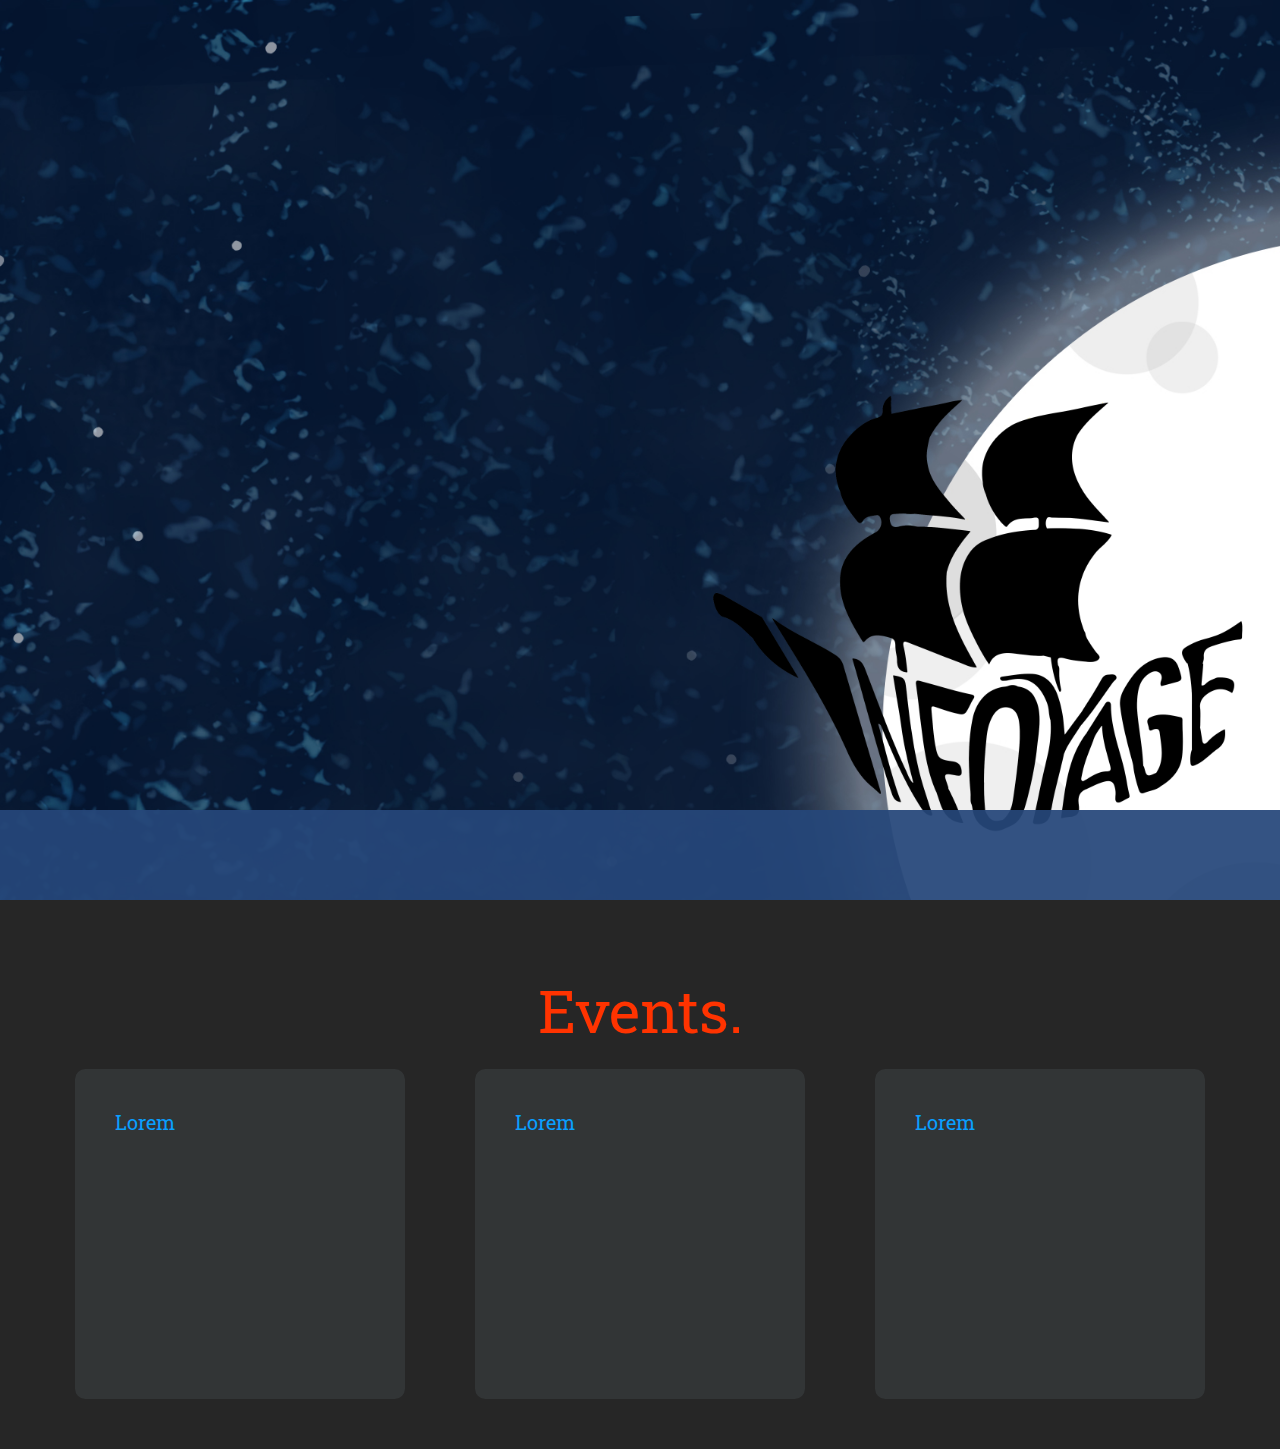
==== index.html @ 1e9225e5 "events page" ====
<html>

<head>
    <title>Infoyage 2017</title>
    <link type="text/css" rel="stylesheet" href="styles/style.css">
    <meta name="viewport" content="width=device-width, initial-scale=1">    
    <link href="https://fonts.googleapis.com/css?family=Roboto|Roboto+Slab" rel="stylesheet">
</head>

<body>
    <div class="cover">
        <div class="ocean"></div>
        <div class="ocean"></div>
        <div class="ship">
            <img src="images/infoyageblack.png" />
        </div>
        <div id="timer">
        </div>
    </div>

    <div class="content">
        <div class="head">Events.</div>
        <div class = 'flex-box'>
            <div class="sec">
                <span>Lorem</span>
            </div>
            <div class="sec">
                <span>Lorem</span>
            </div>
            <div class="sec">
                <span>Lorem</span>
            </div>
        </div>
    </div>
    <script src="scripts/index.js"></script>
</body>

</html>
---- styles/style.css ----
* {
    margin: 0;
    padding: 0;
    font-family: Roboto;
}

html,
body,
.cover {
    height: 100%;
    width: 100%;
    /* box-shadow: 0 5px 30px 10px rgba(25, 59, 111, 0.3); */
}

.cover{
    position: relative;
    overflow: hidden;
    background:url("../images/moon and stars.jpg");
    background-size: cover;
    /* background-attachment: fixed; */
    background-position: left;
}

body {
    height: auto;
    margin: 0;
}

.ocean {
    position: absolute;
    width: 100%;
    min-height: 100%;
}

.wave {
    background: rgba(98, 128, 173, 0.71);
    display: inline-block;
    height: 10%;
    width: 8px;
    position: absolute;
    animation-name: dostuff;
    animation-duration: 3s;
    animation-iteration-count: infinite;
    animation-timing-function: ease-in-out;
    z-index: 29;
    bottom: 0;
}

.ocean:nth-child(2) .wave {
    background: rgba(25, 59, 111, 0.77);
    z-index: 30;
}

@keyframes dostuff {
    0% {
        height: 10%;
    }
    50% {
        height: 15%;
    }
    100% {
        height: 10%;
    }
}

.ship {
    position: absolute;
    height: 550px;
    right: 2%;
    bottom: 3%;
    /* animation-name: shipwave; */
    animation-duration: 3s;
    animation-iteration-count: infinite;
    animation-timing-function: ease-in-out;
    /* transform: rotate(5deg); */
}

@keyframes shipwave {
    0% {
        transform: rotate(5deg);
        bottom:0;
    }
    25%{
        transform: rotate(1deg);
        bottom:2%;
    }
    50% {
        transform: rotate(-5deg);
        bottom:3%;
    }
    75%{
        transform: rotate(-1deg);
        bottom:2%;
    }
    0% {
        transform: rotate(5deg);
        bottom:0;
    }
}

.ship img {
    display: block;
    height: inherit;
    /* filter:invert(100%); */
}

.cover-text{
    font-family: "Helvetica";
    font-size: 100px;
    color:rgba(225, 225, 225, 0.58);
    font-weight: bold;
    text-transform: uppercase;
    font-style: italic;
}

#timer{
    font-family: "Roboto Slab";
    font-size:60px;
    color:rgb(82, 83, 84);
    display: block;
    top:25%;
    left: 15%;
    position: absolute;
    padding: 10px;
    max-width: 30%;
}

.content{
    padding:40px;
    padding-top: 70px;
   
    background: #262626;
}

.sec {
    display:block;
    background-color: rgba(69, 77, 79, 0.40);
    padding: 40px;  
    height: 250px;
    width:250px;
    border-radius: 10.5px;  
    margin:10px;
}

.timer-text{
    display: inline-block;
    background:rgba(247, 247, 247, 0.84);
    margin:10px;
    padding:10px;
    border-radius: 5px;
}

.timer-text:nth-child(1)::after{
    content: 'DAYS';
    font-size:20px;
}

.timer-text:nth-child(2)::after{
    content: 'HOURS';
    font-size:20px;
}

.timer-text:nth-child(3)::after{
    content: "MINUTES";
    font-size:20px;
}

.timer-text:nth-child(4)::after{
    content: "SECONDS";
    font-size:20px;
}

.head{
    color:#FF3300;    
    font-family: "Roboto Slab";
    font-size:60px;
    text-align: center;
}

.sec span{
    font-family: "Roboto Slab";
    color:#099FFF;
    font-size:20px;  
}

.flex-box{
    display: flex;
    justify-content: space-around;
    align-content: space-around;
    flex-wrap: wrap;
    margin-top:10px;
}
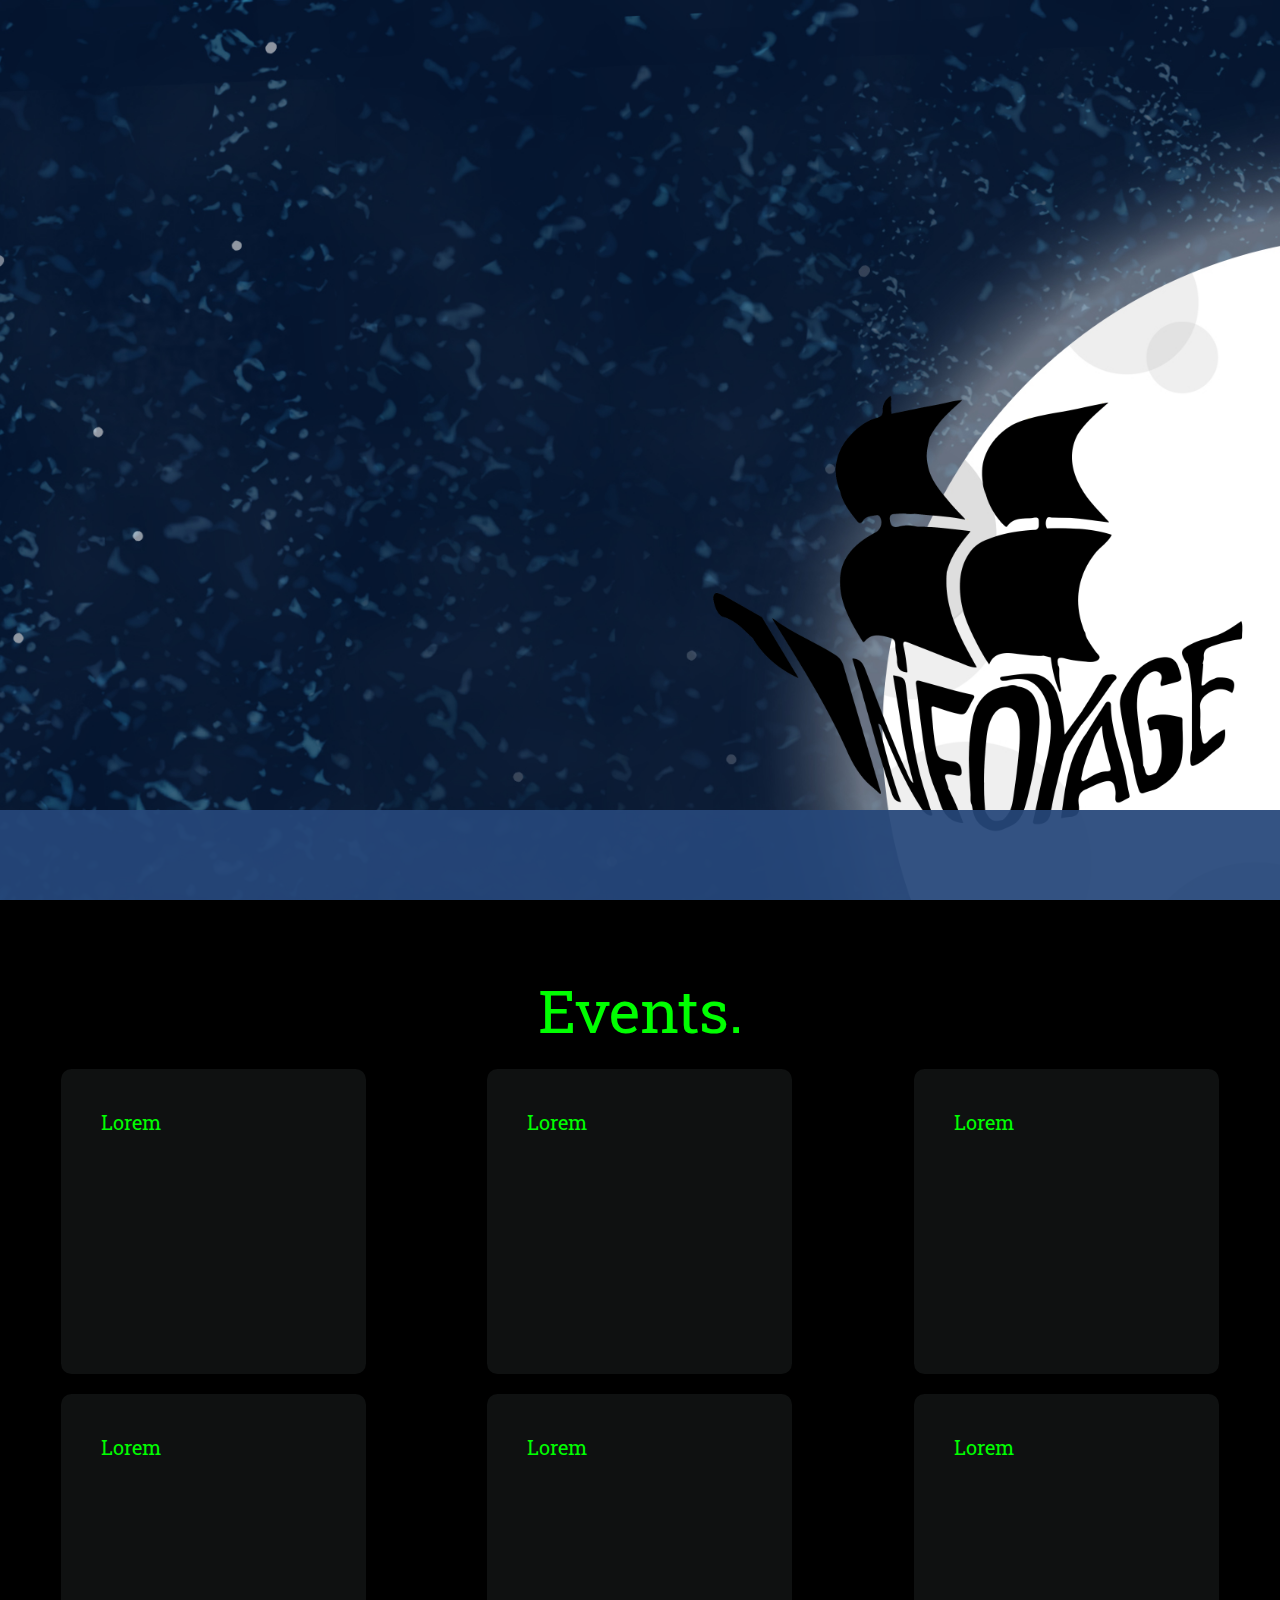
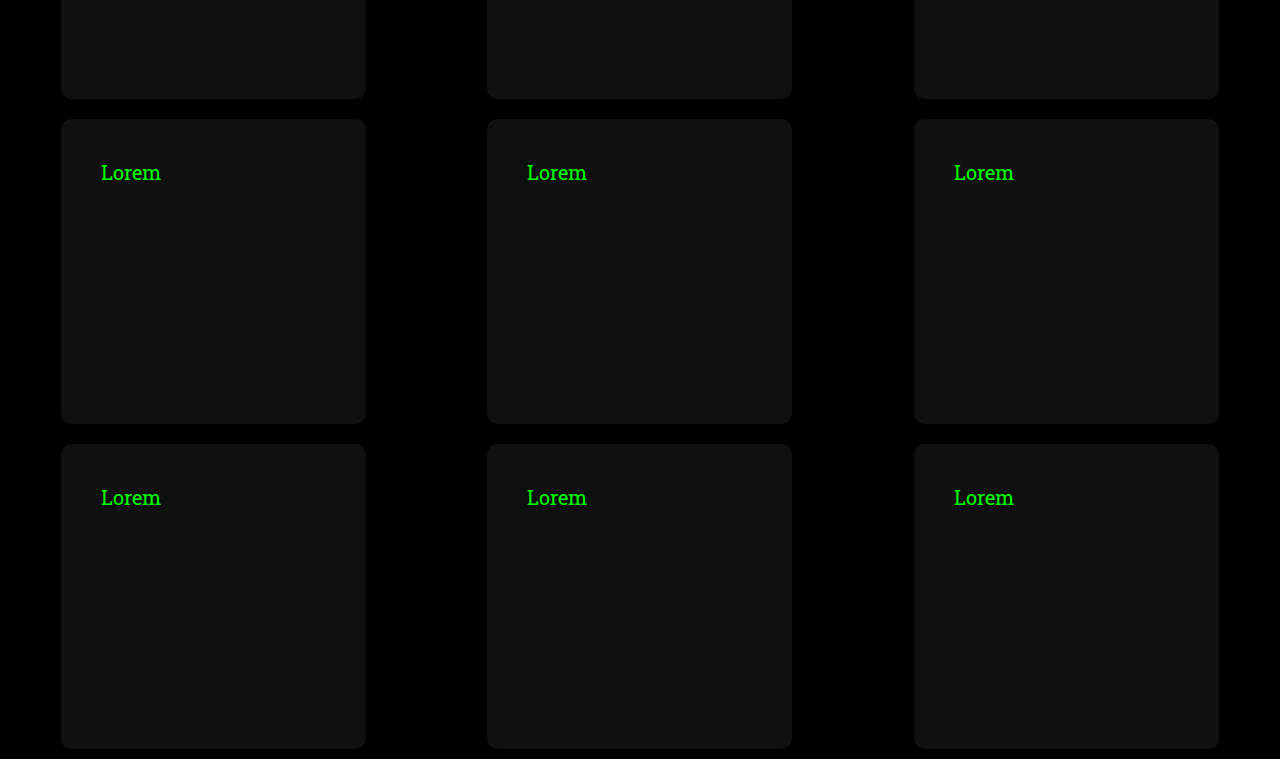
==== commit a37677dc: "updated" ====
--- a/index.html
+++ b/index.html
@@ -30,6 +30,33 @@
             <div class="sec">
                 <span>Lorem</span>
             </div>
+            <div class="sec">
+                 <span>Lorem</span>
+            </div>
+            <div class="sec">
+                  <span>Lorem</span>
+            </div>
+            <div class="sec">
+                <span>Lorem</span>
+            </div>
+            <div class="sec">
+                 <span>Lorem</span>
+            </div>
+            <div class="sec">
+                <span>Lorem</span>
+            </div>
+            <div class="sec">
+                 <span>Lorem</span>
+            </div>
+            <div class="sec">
+                <span>Lorem</span>
+            </div>
+            <div class="sec">
+                <span>Lorem</span>
+            </div>
+            <div class="sec">
+                <span>Lorem</span>
+            </div>
         </div>
     </div>
     <script src="scripts/index.js"></script>
--- a/styles/style.css
+++ b/styles/style.css
@@ -126,18 +126,17 @@
 }
 
 .content{
-    padding:40px;
     padding-top: 70px;
    
-    background: #262626;
+    background: #000000;
 }
 
 .sec {
     display:block;
-    background-color: rgba(69, 77, 79, 0.40);
+    background-color: rgba(69, 77, 79, 0.22);
     padding: 40px;  
-    height: 250px;
-    width:250px;
+    height: 225px;
+    width:225px;
     border-radius: 10.5px;  
     margin:10px;
 }
@@ -171,15 +170,15 @@
 }
 
 .head{
-    color:#FF3300;    
-    font-family: "Roboto Slab";
+    color:#0f0;    
+    font-family: 'Roboto Slab';
     font-size:60px;
     text-align: center;
 }
 
 .sec span{
     font-family: "Roboto Slab";
-    color:#099FFF;
+    color:#0f0;
     font-size:20px;  
 }
 
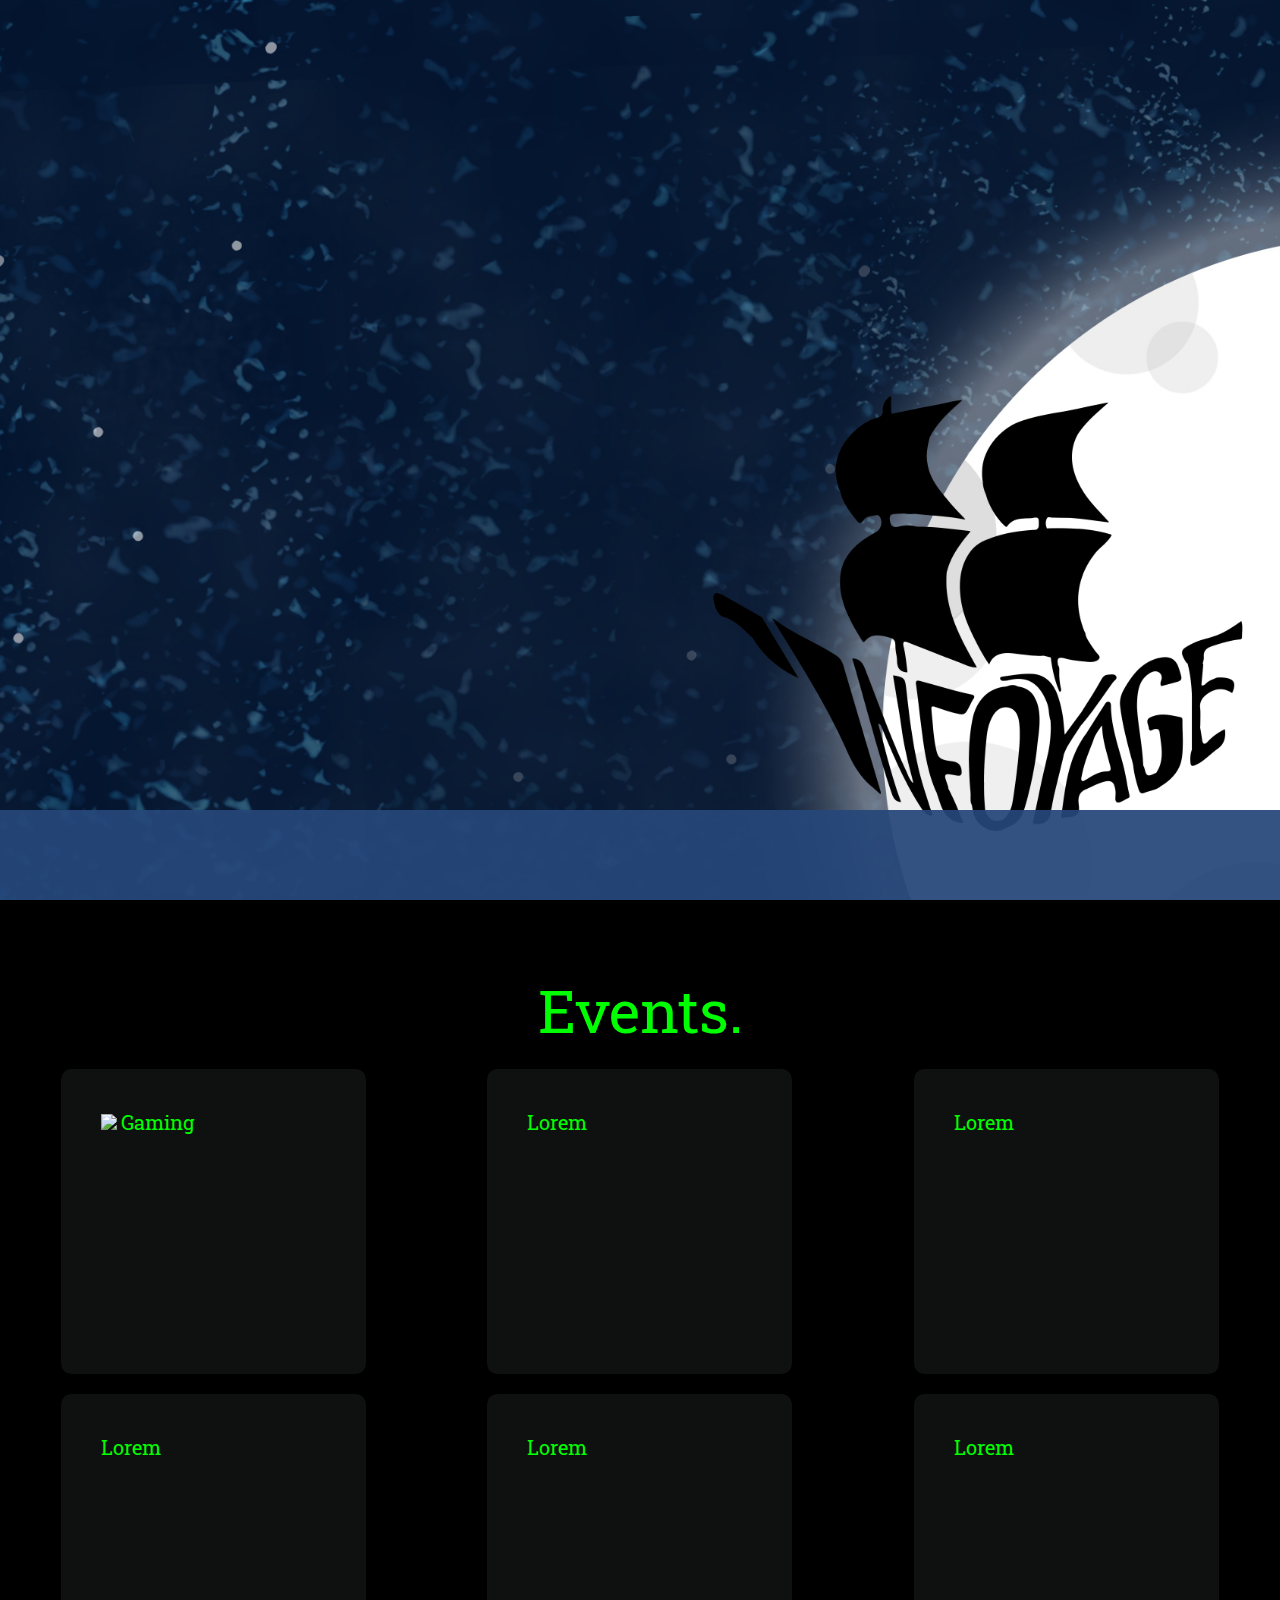
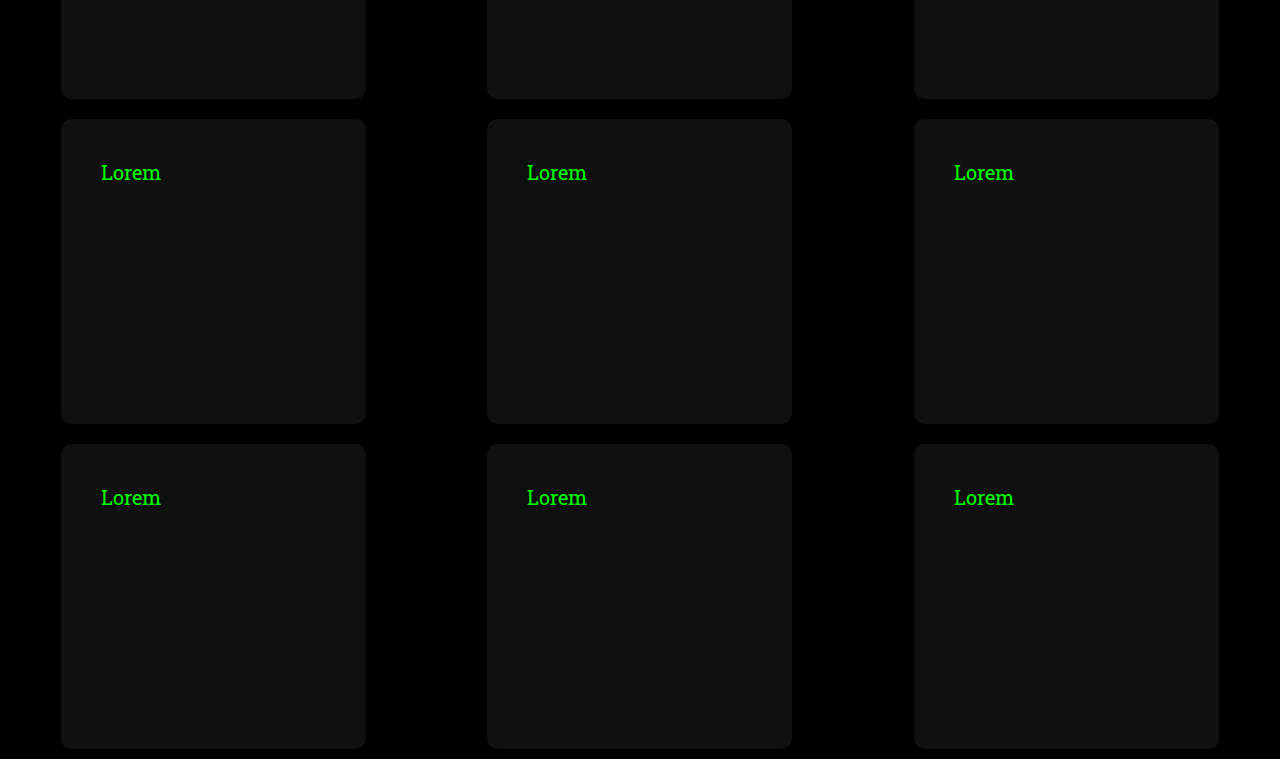
==== commit 77364b9d: "Update index.html" ====
--- a/index.html
+++ b/index.html
@@ -22,7 +22,8 @@
         <div class="head">Events.</div>
         <div class = 'flex-box'>
             <div class="sec">
-                <span>Lorem</span>
+            <img src= "images/ref.jpg">
+                <span>Gaming</span>
             </div>
             <div class="sec">
                 <span>Lorem</span>
@@ -62,4 +63,4 @@
     <script src="scripts/index.js"></script>
 </body>
 
-</html>+</html>
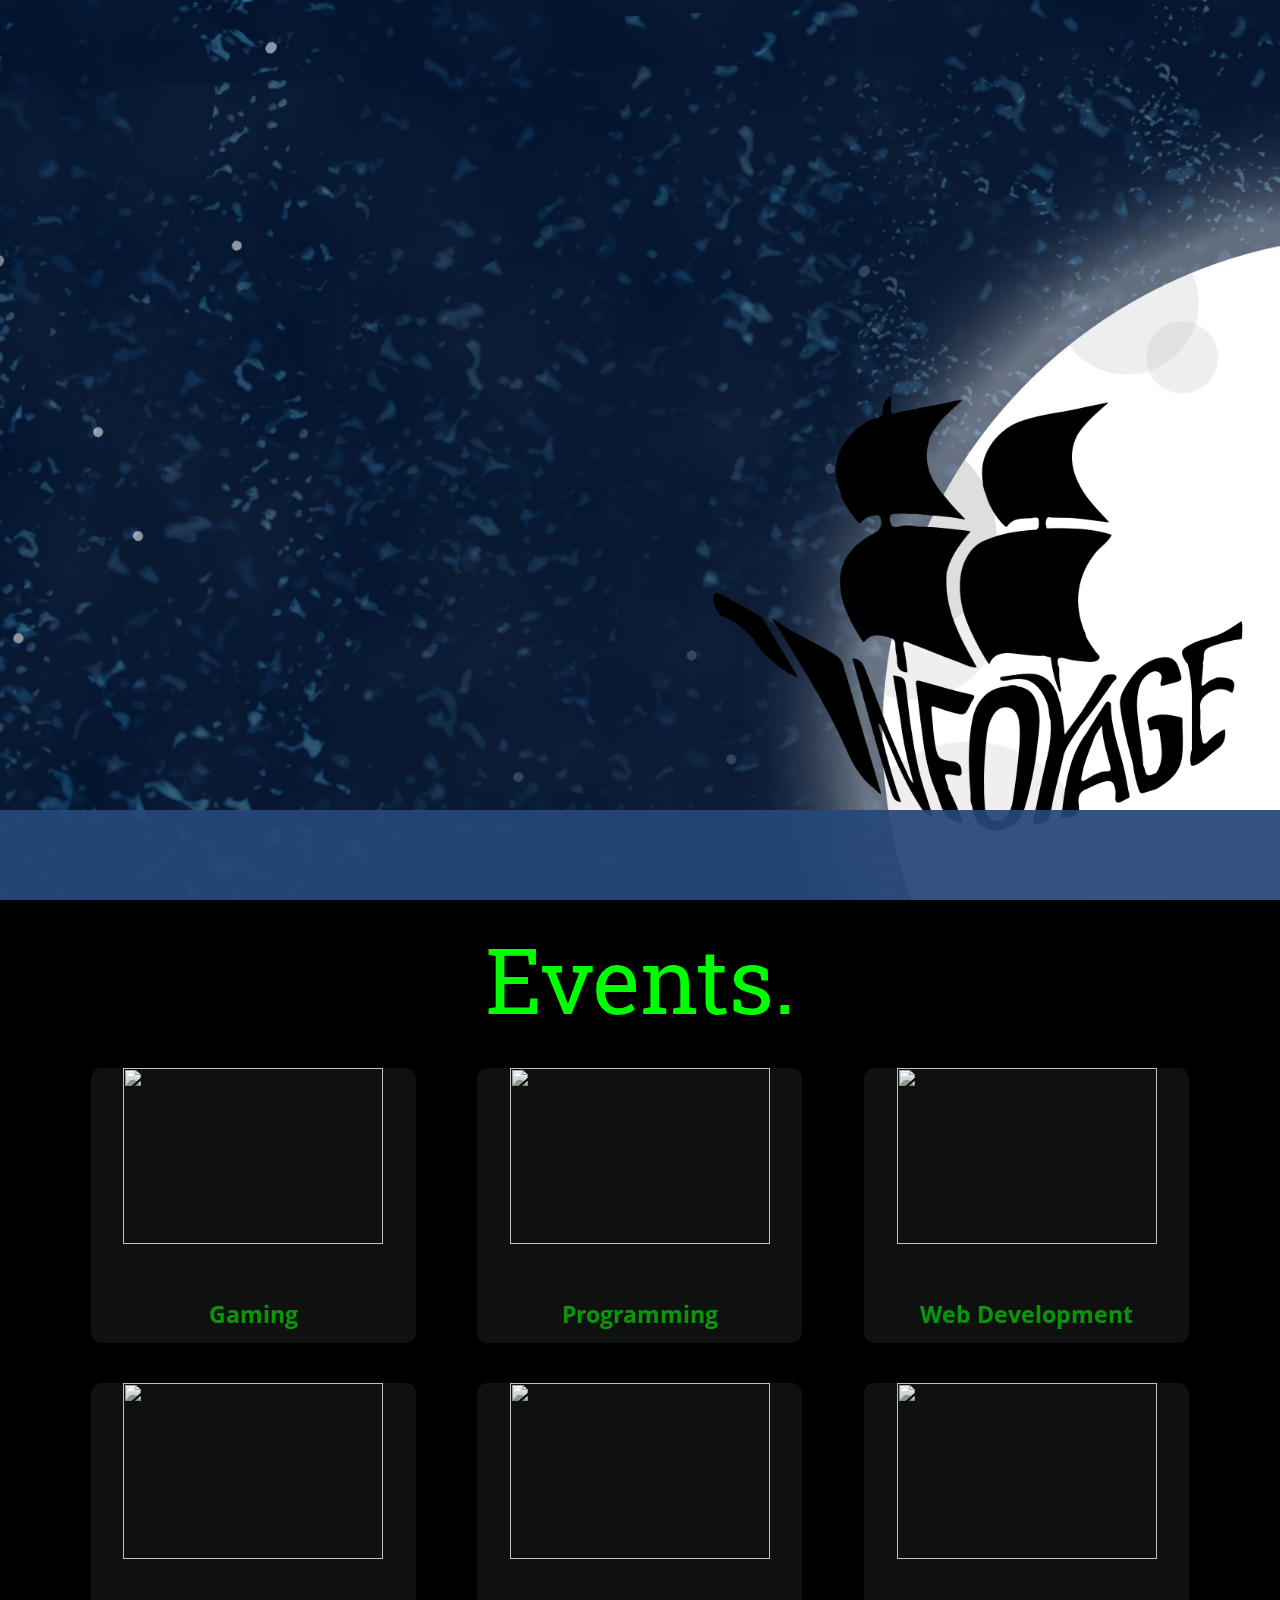
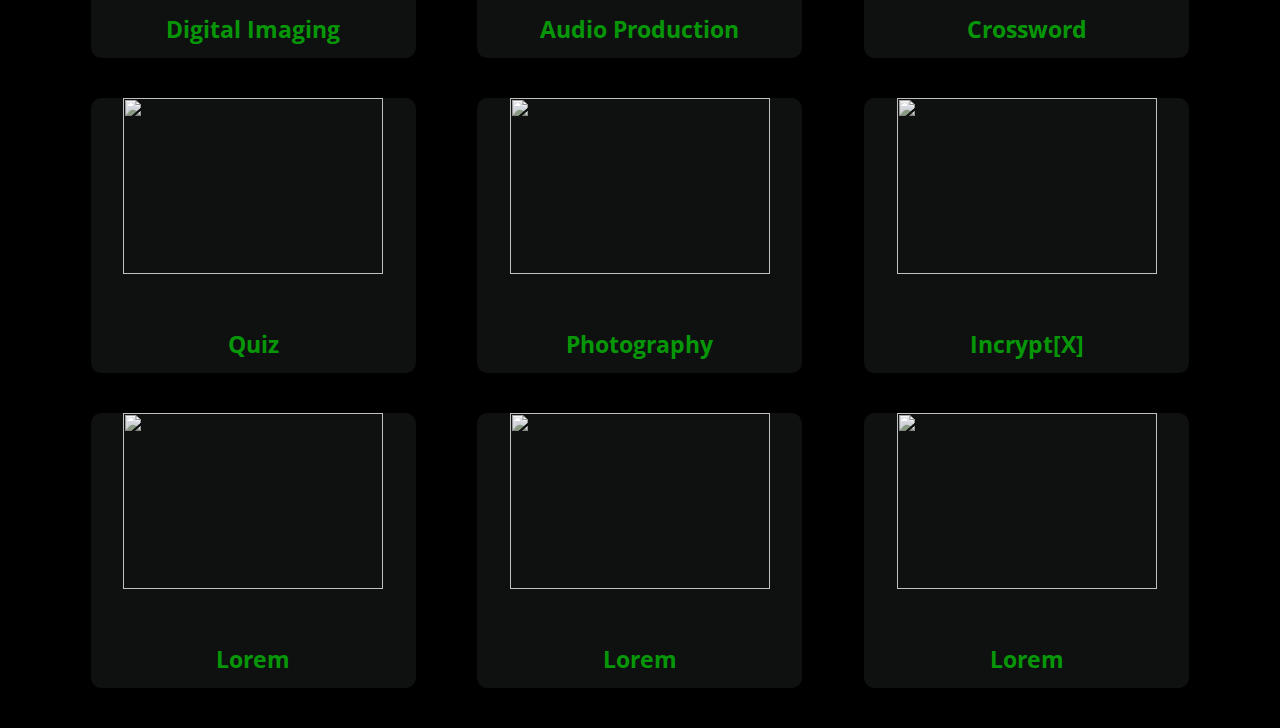
==== commit 6ecf0a10: "Added Images" ====
--- a/index.html
+++ b/index.html
@@ -3,8 +3,9 @@
 <head>
     <title>Infoyage 2017</title>
     <link type="text/css" rel="stylesheet" href="styles/style.css">
-    <meta name="viewport" content="width=device-width, initial-scale=1">    
+    <meta name="viewport" content="width=device-width, initial-scale=1">
     <link href="https://fonts.googleapis.com/css?family=Roboto|Roboto+Slab" rel="stylesheet">
+    <link href="https://fonts.googleapis.com/css?family=Open+Sans" rel="stylesheet">
 </head>
 
 <body>
@@ -20,42 +21,53 @@
 
     <div class="content">
         <div class="head">Events.</div>
-        <div class = 'flex-box'>
+        <div class='flex-box'>
             <div class="sec">
-            <img src= "images/ref.jpg">
+                <img src="https://static.pexels.com/photos/18174/reflection-pad-gaming-gamepad.jpg">
                 <span>Gaming</span>
             </div>
             <div class="sec">
+                <img src="http://static2.businessinsider.com/image/564b52e72491f9c12e8b59ee/learn-one-of-the-webs-key-programming-languages-to-kick-start-your-coding-career.jpg">
+                <span>Programming</span>
+            </div>
+            <div class="sec">
+                <img src='https://www.eduonix.com/aDmiN_050716/public/uploads/headerimages/20170301155447.jpg'>
+                <span>Web Development</span>
+            </div>
+            <div class="sec">
+                <img src="https://i.ytimg.com/vi/RuOHXppAHaY/maxresdefault.jpg">
+                <span>Digital Imaging</span>
+            </div>
+            <div class="sec">
+                <img src="http://i.imgur.com/woUbg3p.jpg">
+                <span>Audio Production</span>
+            </div>
+            <div class="sec">
+                <img src="http://www.telegraph.co.uk/content/dam/films/spark/doctor-strange/crossword-filling-xlarge_trans_NvBQzQNjv4BqEduPGWXTgvtbFyMaMlYatm4ovIMMP_5WSTNAIgCzTy4.jpg">
+                <span>Crossword</span>
+            </div>
+            <div class="sec">
+                <img src="http://wellnessforbusiness.be/wp-content/uploads/2017/01/WVB-Voeding-quiz-2.jpg">
+                <span>Quiz</span>
+            </div>
+            <div class="sec">
+                <img src="http://cdn.mos.cms.futurecdn.net/gvQ9NhQP8wbbM32jXy4V3j.jpg">
+                <span>Photography</span>
+            </div>
+            <div class="sec">
+                <img src="https://scontent-bom1-1.xx.fbcdn.net/v/t1.0-9/68193_357974627702363_3346136418634656049_n.jpg?oh=4f80b2e75cc0d90a0137acfc3a654022&oe=5A257C77">
+                <span>Incrypt[X]</span>
+            </div>
+            <div class="sec">
+                <img src="">
                 <span>Lorem</span>
             </div>
             <div class="sec">
+                <img src="">
                 <span>Lorem</span>
             </div>
             <div class="sec">
-                 <span>Lorem</span>
-            </div>
-            <div class="sec">
-                  <span>Lorem</span>
-            </div>
-            <div class="sec">
-                <span>Lorem</span>
-            </div>
-            <div class="sec">
-                 <span>Lorem</span>
-            </div>
-            <div class="sec">
-                <span>Lorem</span>
-            </div>
-            <div class="sec">
-                 <span>Lorem</span>
-            </div>
-            <div class="sec">
-                <span>Lorem</span>
-            </div>
-            <div class="sec">
-                <span>Lorem</span>
-            </div>
-            <div class="sec">
+                <img src="">
                 <span>Lorem</span>
             </div>
         </div>
@@ -63,4 +75,4 @@
     <script src="scripts/index.js"></script>
 </body>
 
-</html>
+</html>--- a/styles/style.css
+++ b/styles/style.css
@@ -1,7 +1,7 @@
 * {
     margin: 0;
     padding: 0;
-    font-family: Roboto;
+    font-family: "Open Sans";
 }
 
 html,
@@ -119,26 +119,29 @@
     color:rgb(82, 83, 84);
     display: block;
     top:25%;
-    left: 15%;
+    left: 10%;
     position: absolute;
     padding: 10px;
     max-width: 30%;
+    font-weight: bold;
 }
 
 .content{
-    padding-top: 70px;
-   
+    padding: 20px 60px 0 60px;
     background: #000000;
 }
 
 .sec {
     display:block;
     background-color: rgba(69, 77, 79, 0.22);
-    padding: 40px;  
-    height: 225px;
-    width:225px;
+    /* padding: 20px;   */
+    height: 275px;
+    width:325px;
     border-radius: 10.5px;  
-    margin:10px;
+    overflow:hidden;
+    position: relative;
+    margin-bottom:40px;
+    text-align: center;
 }
 
 .timer-text{
@@ -150,36 +153,41 @@
 }
 
 .timer-text:nth-child(1)::after{
-    content: 'DAYS';
+    content: ' DAYS';
     font-size:20px;
 }
 
 .timer-text:nth-child(2)::after{
-    content: 'HOURS';
+    content: ' HOURS';
     font-size:20px;
 }
 
 .timer-text:nth-child(3)::after{
-    content: "MINUTES";
+    content: " MINUTES";
     font-size:20px;
 }
 
 .timer-text:nth-child(4)::after{
-    content: "SECONDS";
+    content: " SECONDS";
     font-size:20px;
 }
 
 .head{
     color:#0f0;    
     font-family: 'Roboto Slab';
-    font-size:60px;
+    font-size:90px;
     text-align: center;
+    padding-bottom:20px;
 }
 
 .sec span{
-    font-family: "Roboto Slab";
-    color:#0f0;
-    font-size:20px;  
+    /* font-family: "Roboto Slab"; */
+    color:rgba(0, 255, 0, 0.58);
+    font-size:23px;  
+    display: block;
+    padding:10px;
+    text-align:center;
+    font-weight: bold;
 }
 
 .flex-box{
@@ -188,4 +196,11 @@
     align-content: space-around;
     flex-wrap: wrap;
     margin-top:10px;
-}+}
+
+.sec img{
+    display: block;
+    height:80%;
+    filter:grayscale(0.8);
+    min-width:100%;
+}
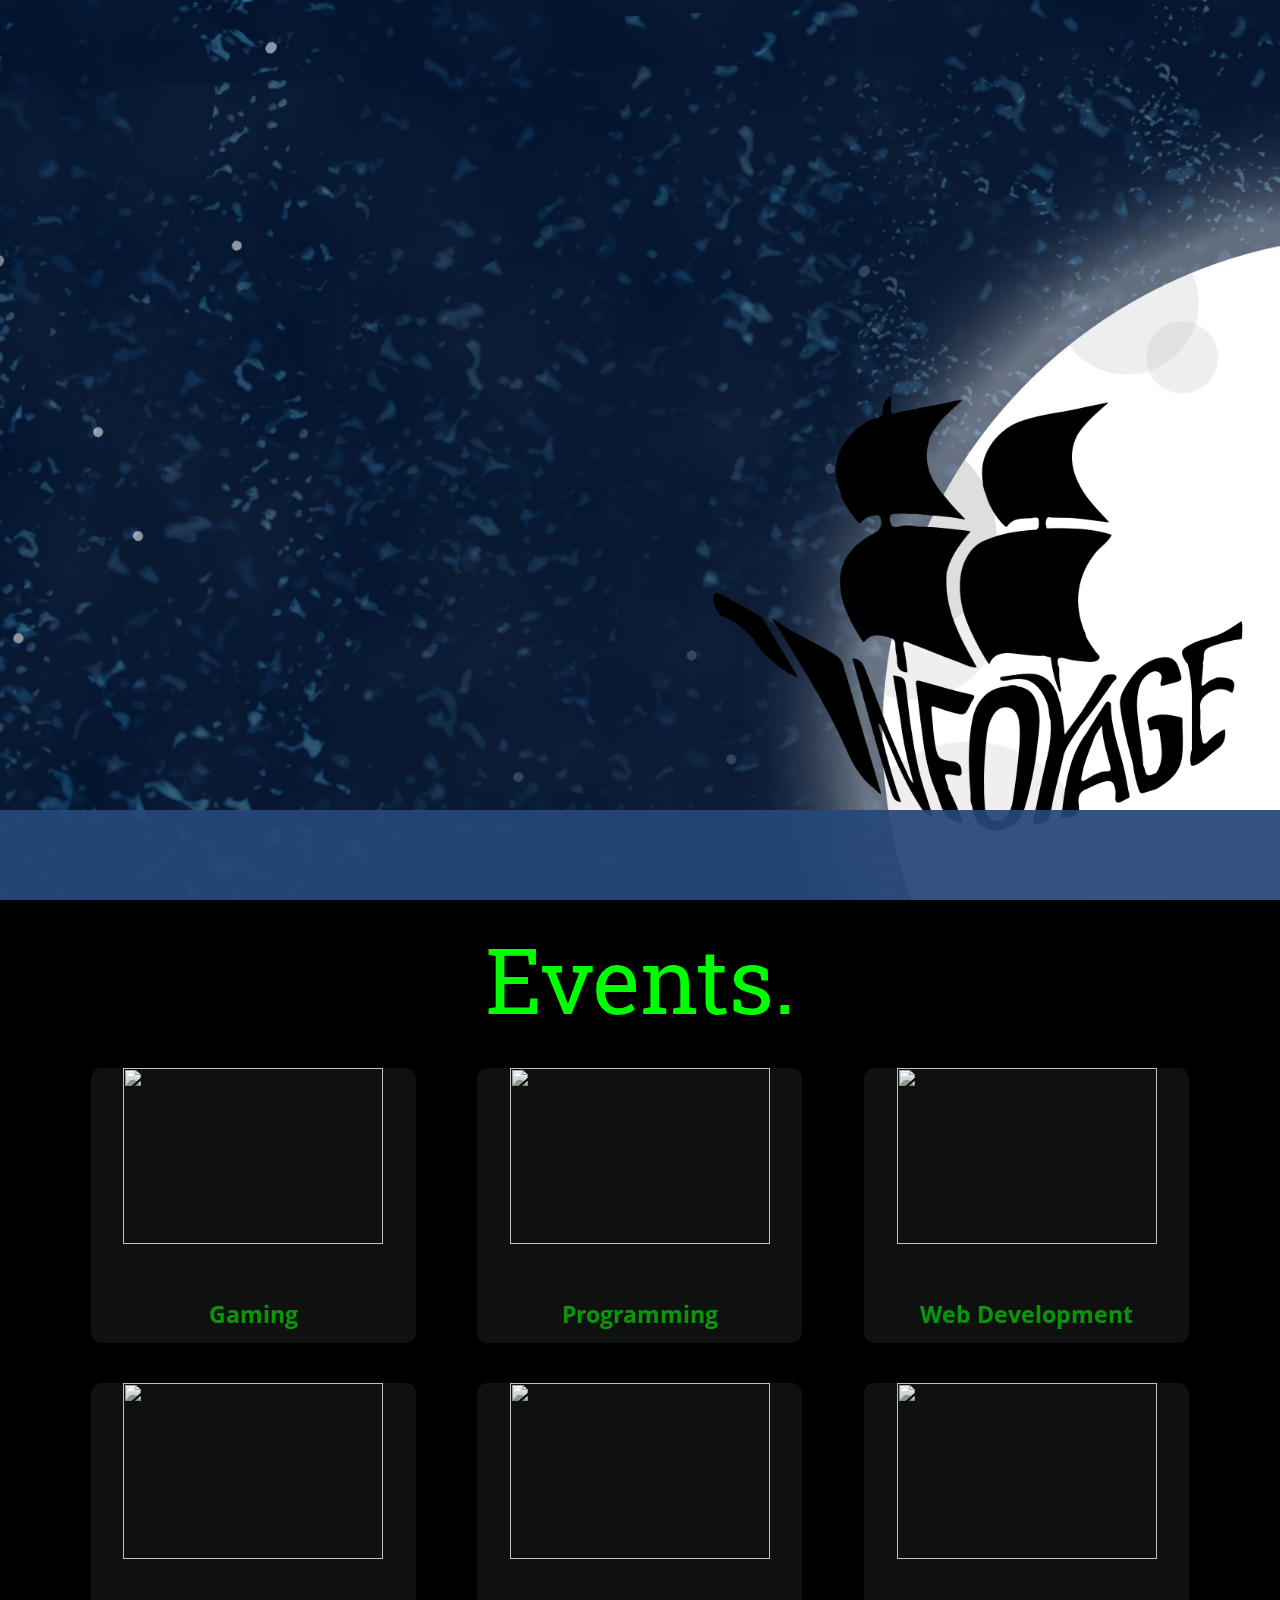
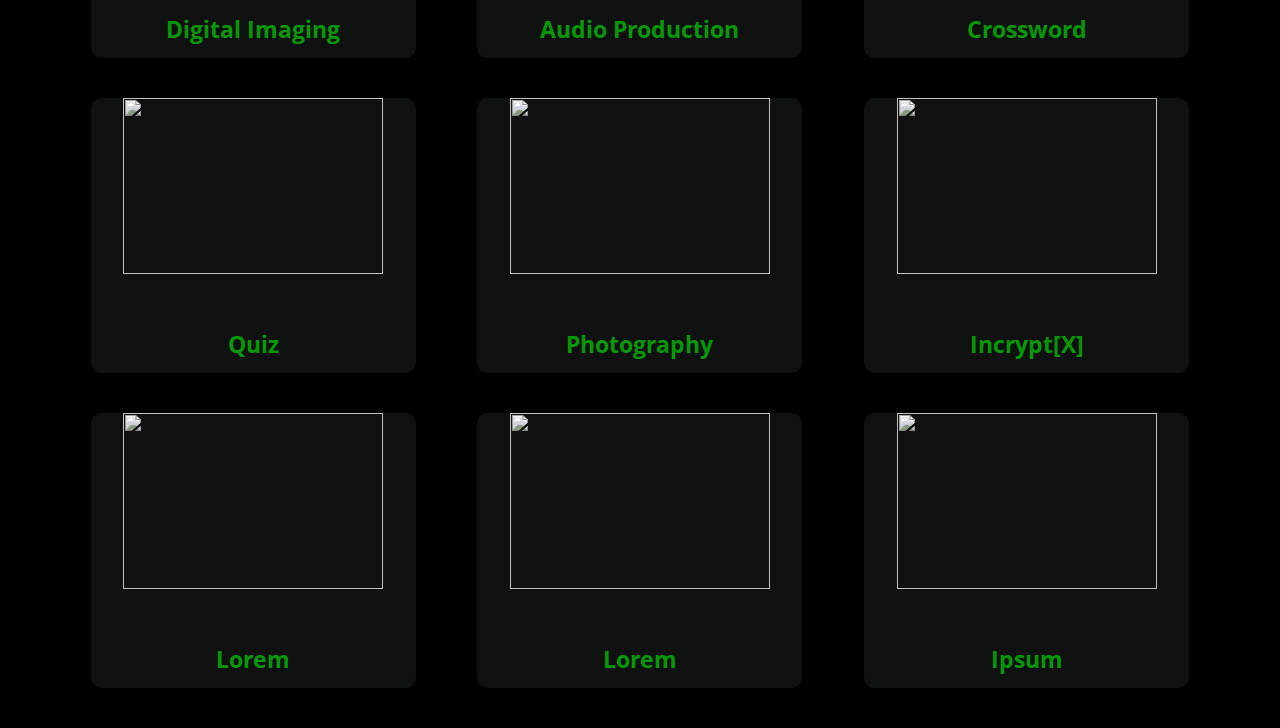
==== commit d320a0ef: "random" ====
--- a/index.html
+++ b/index.html
@@ -68,7 +68,7 @@
             </div>
             <div class="sec">
                 <img src="">
-                <span>Lorem</span>
+                <span>Ipsum</span>
             </div>
         </div>
     </div>
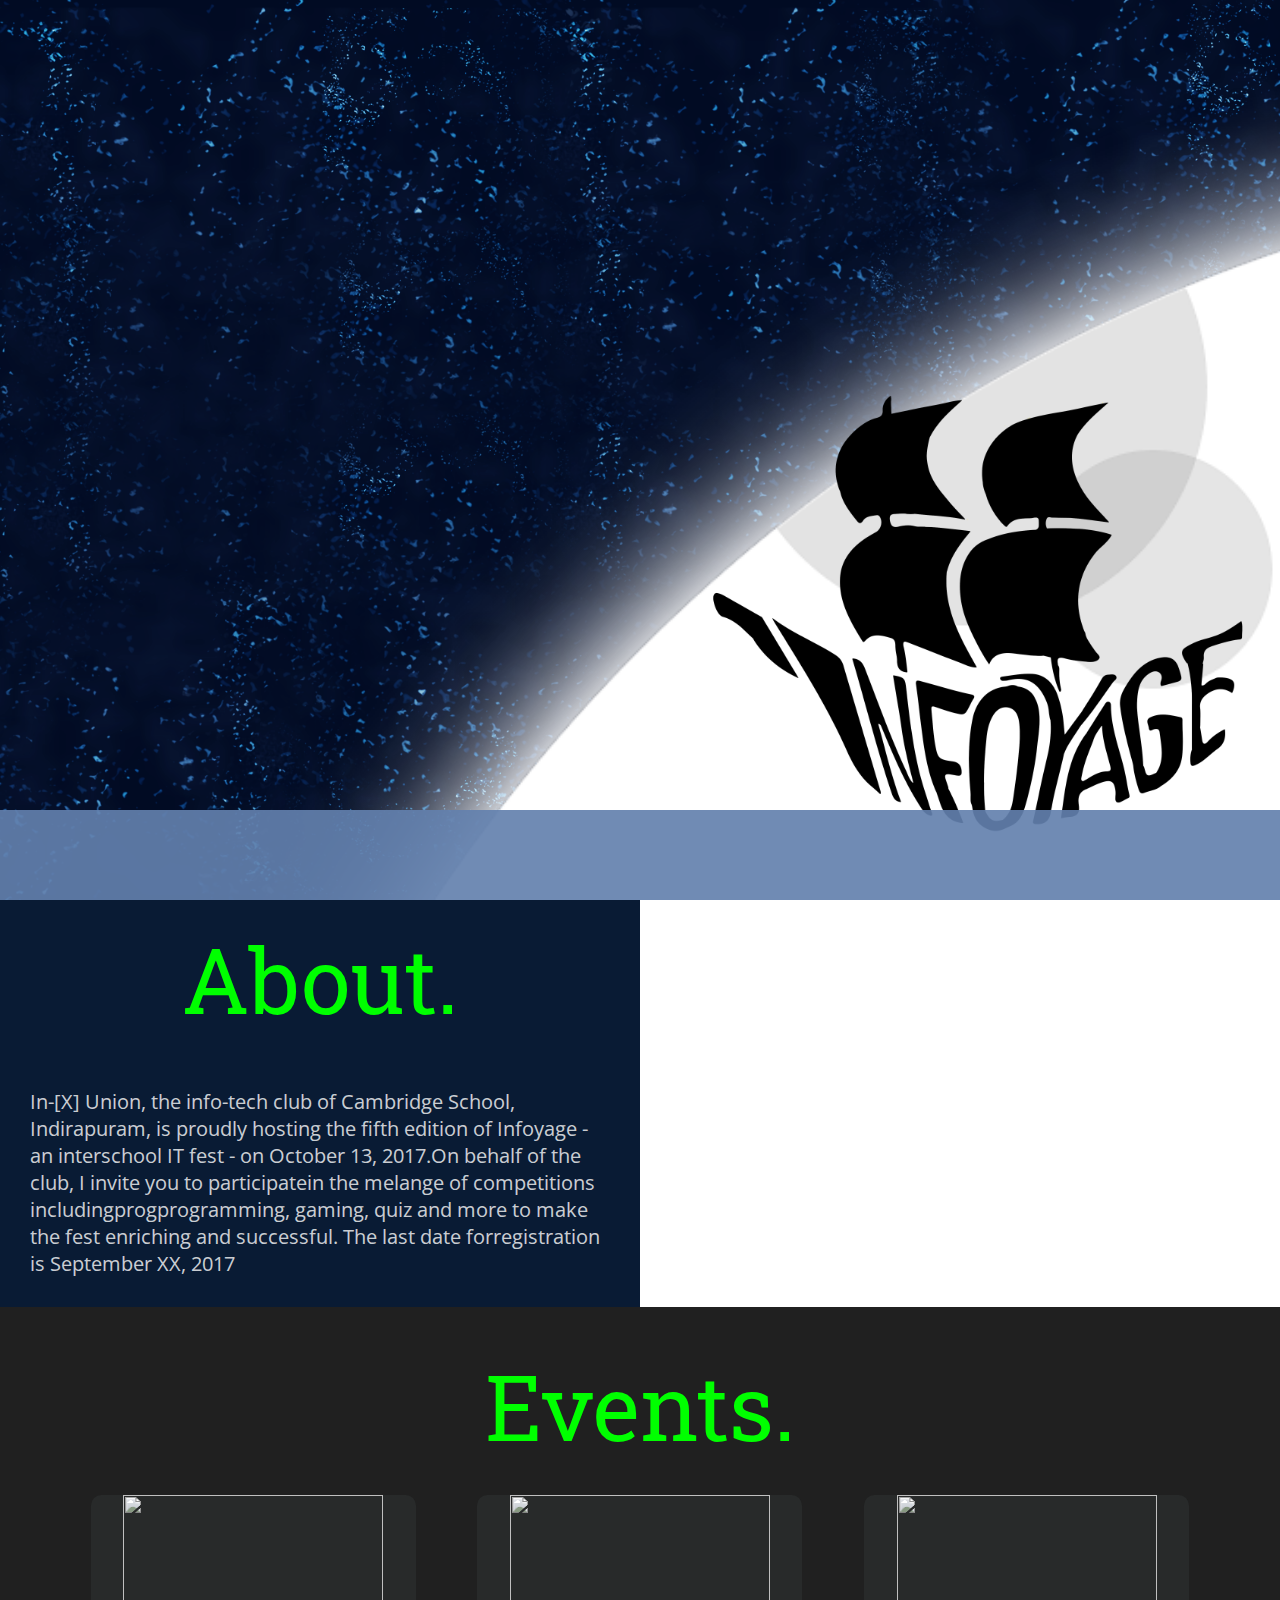
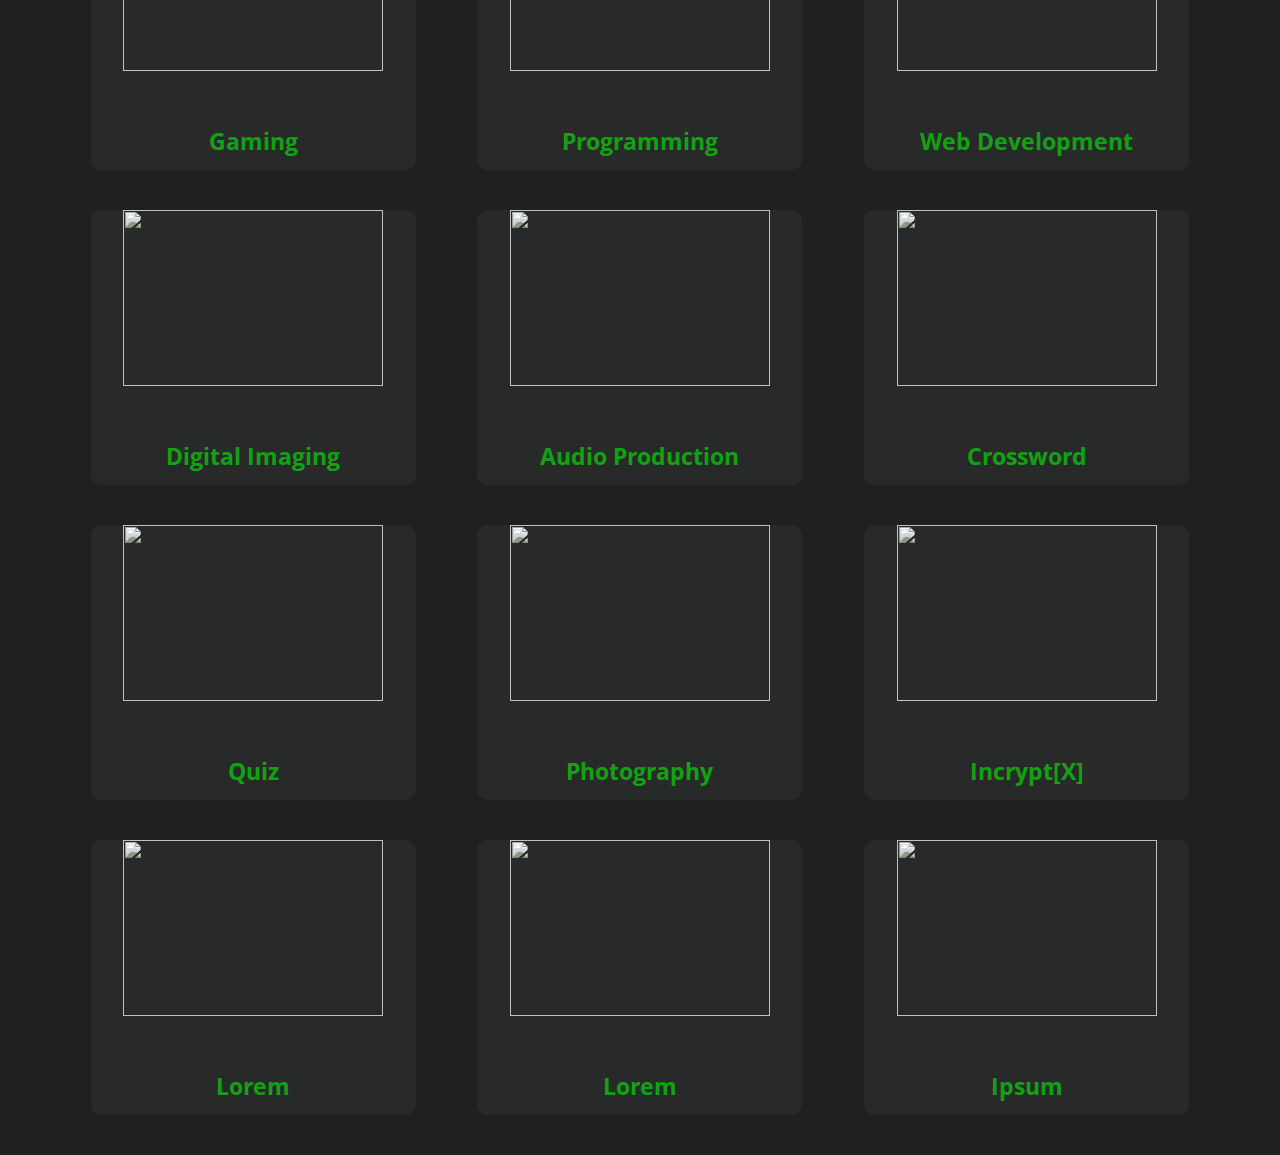
==== commit 9947fa20: "Updated" ====
--- a/index.html
+++ b/index.html
@@ -1,78 +1,90 @@
 <html>
-
-<head>
-    <title>Infoyage 2017</title>
-    <link type="text/css" rel="stylesheet" href="styles/style.css">
-    <meta name="viewport" content="width=device-width, initial-scale=1">
-    <link href="https://fonts.googleapis.com/css?family=Roboto|Roboto+Slab" rel="stylesheet">
-    <link href="https://fonts.googleapis.com/css?family=Open+Sans" rel="stylesheet">
-</head>
-
-<body>
-    <div class="cover">
-        <div class="ocean"></div>
-        <div class="ocean"></div>
-        <div class="ship">
-            <img src="images/infoyageblack.png" />
-        </div>
-        <div id="timer">
-        </div>
-    </div>
-
-    <div class="content">
-        <div class="head">Events.</div>
-        <div class='flex-box'>
-            <div class="sec">
-                <img src="https://static.pexels.com/photos/18174/reflection-pad-gaming-gamepad.jpg">
-                <span>Gaming</span>
+        
+        <head>
+            <title>Infoyage 2017</title>
+            <link type="text/css" rel="stylesheet" href="styles/style.css">
+            <meta name="viewport" content="width=device-width, initial-scale=1">
+            <link href="https://fonts.googleapis.com/css?family=Roboto|Roboto+Slab" rel="stylesheet">
+            <link href="https://fonts.googleapis.com/css?family=Open+Sans" rel="stylesheet">
+        </head>
+        
+        <body>
+            <div class="cover">
+                <div class = "moon">
+                    <img src = 'images/Moon.png'>
+                </div>
+                <div class="ship">
+                    <img src="images/infoyageblack.png" />
+                </div>
+                <div id="timer">
+                </div>
+                <div class = "button"></div>
+                <div class="ocean"></div>
+                <div class="ocean"></div>
             </div>
-            <div class="sec">
-                <img src="http://static2.businessinsider.com/image/564b52e72491f9c12e8b59ee/learn-one-of-the-webs-key-programming-languages-to-kick-start-your-coding-career.jpg">
-                <span>Programming</span>
+            <div class = "about">
+                <div class = "col">
+                    <div class= "head">About.</div>
+                    <div class="text">
+                            In-[X] Union, the info-tech club of Cambridge School, Indirapuram, is proudly hosting the fifth edition of Infoyage - an interschool IT fest - on October 13, 2017.On behalf of the club, I invite you to participatein the melange of competitions includingprogprogramming, gaming, quiz and more to make the fest enriching and successful. The last date forregistration is September XX, 2017
+                    </div>
+                </div>
+                <div class="col"></div>
             </div>
-            <div class="sec">
-                <img src='https://www.eduonix.com/aDmiN_050716/public/uploads/headerimages/20170301155447.jpg'>
-                <span>Web Development</span>
+            <div class="content">
+                <div class="head">Events.</div>
+                <div class='flex-box'>
+                    <div class="sec">
+                        <img src="https://static.pexels.com/photos/18174/reflection-pad-gaming-gamepad.jpg">
+                        <span>Gaming</span>
+                    </div>
+                    <div class="sec">
+                        <img src="http://static2.businessinsider.com/image/564b52e72491f9c12e8b59ee/learn-one-of-the-webs-key-programming-languages-to-kick-start-your-coding-career.jpg">
+                        <span>Programming</span>
+                    </div>
+                    <div class="sec">
+                        <img src='https://www.eduonix.com/aDmiN_050716/public/uploads/headerimages/20170301155447.jpg'>
+                        <span>Web Development</span>
+                    </div>
+                    <div class="sec">
+                        <img src="https://i.ytimg.com/vi/RuOHXppAHaY/maxresdefault.jpg">
+                        <span>Digital Imaging</span>
+                    </div>
+                    <div class="sec">
+                        <img src="http://i.imgur.com/woUbg3p.jpg">
+                        <span>Audio Production</span>
+                    </div>
+                    <div class="sec">
+                        <img src="http://www.telegraph.co.uk/content/dam/films/spark/doctor-strange/crossword-filling-xlarge_trans_NvBQzQNjv4BqEduPGWXTgvtbFyMaMlYatm4ovIMMP_5WSTNAIgCzTy4.jpg">
+                        <span>Crossword</span>
+                    </div>
+                    <div class="sec">
+                        <img src="http://wellnessforbusiness.be/wp-content/uploads/2017/01/WVB-Voeding-quiz-2.jpg">
+                        <span>Quiz</span>
+                    </div>
+                    <div class="sec">
+                        <img src="http://cdn.mos.cms.futurecdn.net/gvQ9NhQP8wbbM32jXy4V3j.jpg">
+                        <span>Photography</span>
+                    </div>
+                    <div class="sec">
+                        <img src="https://scontent-bom1-1.xx.fbcdn.net/v/t1.0-9/68193_357974627702363_3346136418634656049_n.jpg?oh=4f80b2e75cc0d90a0137acfc3a654022&oe=5A257C77">
+                        <span>Incrypt[X]</span>
+                    </div>
+                    <div class="sec">
+                        <img src="">
+                        <span>Lorem</span>
+                    </div>
+                    <div class="sec">
+                        <img src="">
+                        <span>Lorem</span>
+                    </div>
+                    <div class="sec">
+                        <img src="">
+                        <span>Ipsum</span>
+                    </div>
+                </div>
             </div>
-            <div class="sec">
-                <img src="https://i.ytimg.com/vi/RuOHXppAHaY/maxresdefault.jpg">
-                <span>Digital Imaging</span>
-            </div>
-            <div class="sec">
-                <img src="http://i.imgur.com/woUbg3p.jpg">
-                <span>Audio Production</span>
-            </div>
-            <div class="sec">
-                <img src="http://www.telegraph.co.uk/content/dam/films/spark/doctor-strange/crossword-filling-xlarge_trans_NvBQzQNjv4BqEduPGWXTgvtbFyMaMlYatm4ovIMMP_5WSTNAIgCzTy4.jpg">
-                <span>Crossword</span>
-            </div>
-            <div class="sec">
-                <img src="http://wellnessforbusiness.be/wp-content/uploads/2017/01/WVB-Voeding-quiz-2.jpg">
-                <span>Quiz</span>
-            </div>
-            <div class="sec">
-                <img src="http://cdn.mos.cms.futurecdn.net/gvQ9NhQP8wbbM32jXy4V3j.jpg">
-                <span>Photography</span>
-            </div>
-            <div class="sec">
-                <img src="https://scontent-bom1-1.xx.fbcdn.net/v/t1.0-9/68193_357974627702363_3346136418634656049_n.jpg?oh=4f80b2e75cc0d90a0137acfc3a654022&oe=5A257C77">
-                <span>Incrypt[X]</span>
-            </div>
-            <div class="sec">
-                <img src="">
-                <span>Lorem</span>
-            </div>
-            <div class="sec">
-                <img src="">
-                <span>Lorem</span>
-            </div>
-            <div class="sec">
-                <img src="">
-                <span>Ipsum</span>
-            </div>
-        </div>
-    </div>
-    <script src="scripts/index.js"></script>
-</body>
-
-</html>+            <script src="scripts/index.js"></script>
+        </body>
+        
+        </html>--- a/styles/style.css
+++ b/styles/style.css
@@ -1,3 +1,6 @@
+@font-face{
+    font-name
+}
 * {
     margin: 0;
     padding: 0;
@@ -15,12 +18,22 @@
 .cover{
     position: relative;
     overflow: hidden;
-    background:url("../images/moon and stars.jpg");
+    background:url("../images/Stars.png");
     background-size: cover;
     /* background-attachment: fixed; */
     background-position: left;
 }
 
+.moon{
+    display: block;
+    position: absolute;
+    z-index: 0;
+    height:200%;    
+}
+.moon img{
+    display:block;
+    height: inherit;
+}
 body {
     height: auto;
     margin: 0;
@@ -73,6 +86,7 @@
     animation-iteration-count: infinite;
     animation-timing-function: ease-in-out;
     /* transform: rotate(5deg); */
+    
 }
 
 @keyframes shipwave {
@@ -115,20 +129,21 @@
 
 #timer{
     font-family: "Roboto Slab";
-    font-size:60px;
+    font-size:40px;
     color:rgb(82, 83, 84);
     display: block;
-    top:25%;
-    left: 10%;
+    top:50%;
+    left: 2%;
     position: absolute;
     padding: 10px;
-    max-width: 30%;
+    max-width: 25%;
     font-weight: bold;
+    z-index:100;
 }
 
 .content{
     padding: 20px 60px 0 60px;
-    background: #000000;
+    background: #202020;
 }
 
 .sec {
@@ -150,6 +165,8 @@
     margin:10px;
     padding:10px;
     border-radius: 5px;
+    min-width:100px;
+    text-align: center;
 }
 
 .timer-text:nth-child(1)::after{
@@ -158,17 +175,17 @@
 }
 
 .timer-text:nth-child(2)::after{
-    content: ' HOURS';
+    content: ' HRS';
     font-size:20px;
 }
 
 .timer-text:nth-child(3)::after{
-    content: " MINUTES";
+    content: " MIN";
     font-size:20px;
 }
 
 .timer-text:nth-child(4)::after{
-    content: " SECONDS";
+    content: " SEC";
     font-size:20px;
 }
 
@@ -178,6 +195,7 @@
     font-size:90px;
     text-align: center;
     padding-bottom:20px;
+    padding-top:20px;
 }
 
 .sec span{
@@ -204,3 +222,22 @@
     filter:grayscale(0.8);
     min-width:100%;
 }
+
+.about{
+    display: flex;
+    flex-wrap: wrap;
+}
+
+.about > .col{
+    width:50%;
+}
+
+.col:nth-child(1){
+    background:#091b34;    
+}
+
+.text{
+    padding:30px;
+    color:rgba(255, 255, 255, 0.8);
+    font-size:20px;
+}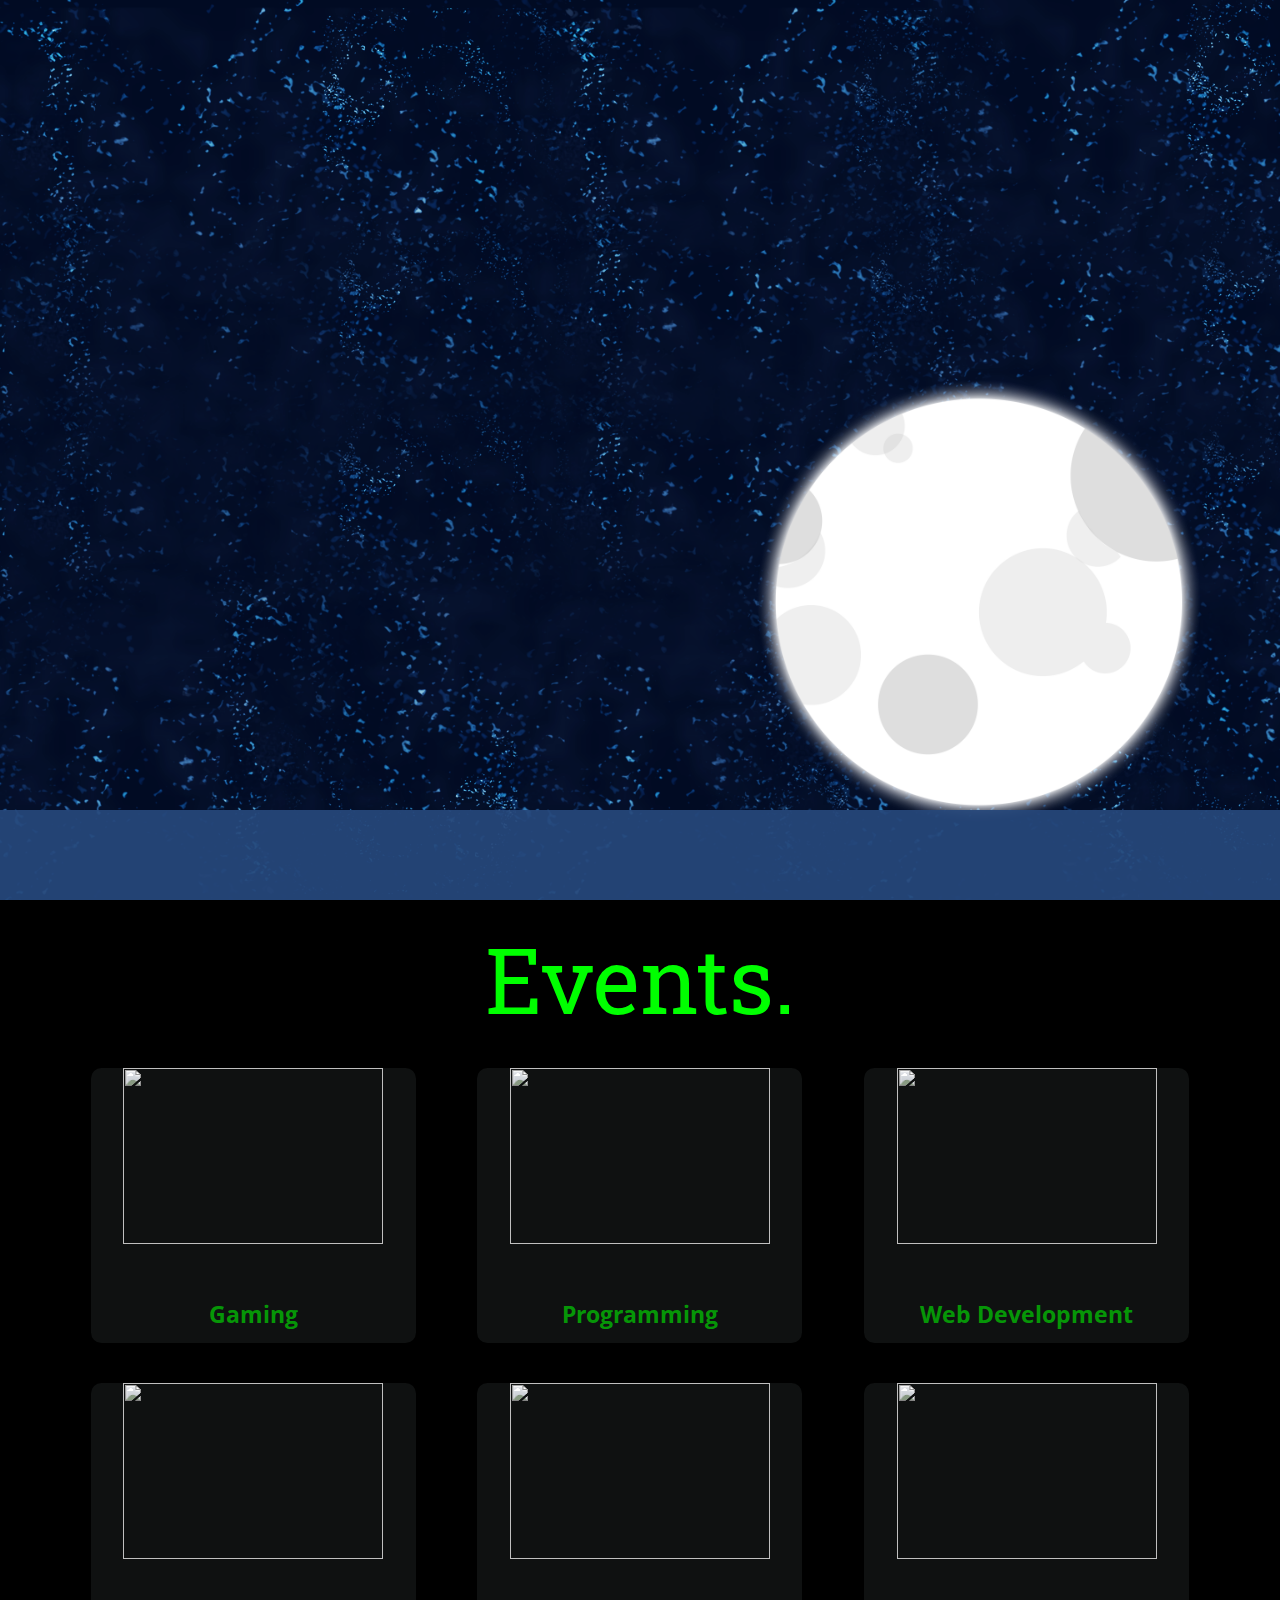
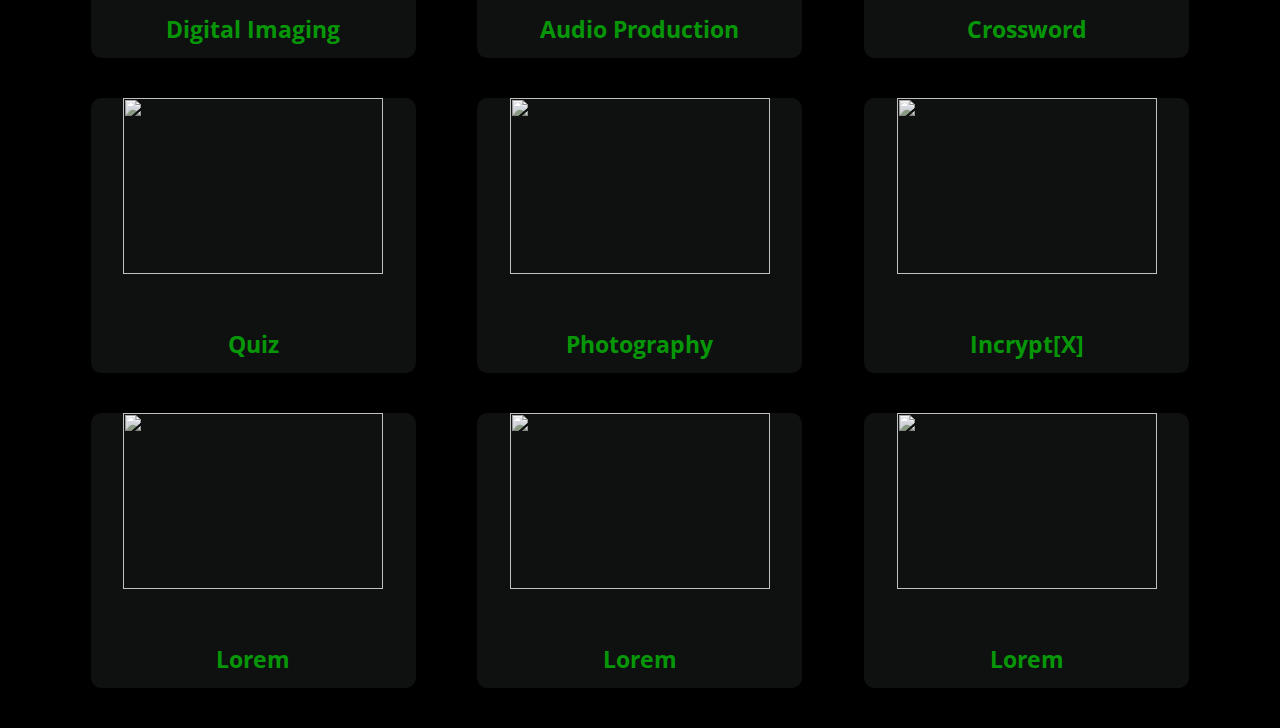
==== commit d29e1012: "useless" ====
--- a/index.html
+++ b/index.html
@@ -1,90 +1,79 @@
 <html>
-        
-        <head>
-            <title>Infoyage 2017</title>
-            <link type="text/css" rel="stylesheet" href="styles/style.css">
-            <meta name="viewport" content="width=device-width, initial-scale=1">
-            <link href="https://fonts.googleapis.com/css?family=Roboto|Roboto+Slab" rel="stylesheet">
-            <link href="https://fonts.googleapis.com/css?family=Open+Sans" rel="stylesheet">
-        </head>
-        
-        <body>
-            <div class="cover">
-                <div class = "moon">
-                    <img src = 'images/Moon.png'>
-                </div>
-                <div class="ship">
-                    <img src="images/infoyageblack.png" />
-                </div>
-                <div id="timer">
-                </div>
-                <div class = "button"></div>
-                <div class="ocean"></div>
-                <div class="ocean"></div>
+
+<head>
+    <title>Infoyage 2017</title>
+    <link type="text/css" rel="stylesheet" href="styles/style.css">
+    <meta name="viewport" content="width=device-width, initial-scale=1">
+    <link href="https://fonts.googleapis.com/css?family=Roboto|Roboto+Slab" rel="stylesheet">
+    <link href="https://fonts.googleapis.com/css?family=Open+Sans" rel="stylesheet">
+</head>
+
+<body>
+    <div class="cover">
+        <div class="ocean"></div>
+        <div class="ocean"></div>
+        <div class="ship">
+            <img src = "images/Moon.png" />
+            <img src="images/infoyageblack.png" />
+        </div>
+        <div id="timer">
+        </div>
+    </div>
+
+    <div class="content">
+        <div class="head">Events.</div>
+        <div class='flex-box'>
+            <div class="sec">
+                <img src="https://static.pexels.com/photos/18174/reflection-pad-gaming-gamepad.jpg">
+                <span>Gaming</span>
             </div>
-            <div class = "about">
-                <div class = "col">
-                    <div class= "head">About.</div>
-                    <div class="text">
-                            In-[X] Union, the info-tech club of Cambridge School, Indirapuram, is proudly hosting the fifth edition of Infoyage - an interschool IT fest - on October 13, 2017.On behalf of the club, I invite you to participatein the melange of competitions includingprogprogramming, gaming, quiz and more to make the fest enriching and successful. The last date forregistration is September XX, 2017
-                    </div>
-                </div>
-                <div class="col"></div>
+            <div class="sec">
+                <img src="http://static2.businessinsider.com/image/564b52e72491f9c12e8b59ee/learn-one-of-the-webs-key-programming-languages-to-kick-start-your-coding-career.jpg">
+                <span>Programming</span>
             </div>
-            <div class="content">
-                <div class="head">Events.</div>
-                <div class='flex-box'>
-                    <div class="sec">
-                        <img src="https://static.pexels.com/photos/18174/reflection-pad-gaming-gamepad.jpg">
-                        <span>Gaming</span>
-                    </div>
-                    <div class="sec">
-                        <img src="http://static2.businessinsider.com/image/564b52e72491f9c12e8b59ee/learn-one-of-the-webs-key-programming-languages-to-kick-start-your-coding-career.jpg">
-                        <span>Programming</span>
-                    </div>
-                    <div class="sec">
-                        <img src='https://www.eduonix.com/aDmiN_050716/public/uploads/headerimages/20170301155447.jpg'>
-                        <span>Web Development</span>
-                    </div>
-                    <div class="sec">
-                        <img src="https://i.ytimg.com/vi/RuOHXppAHaY/maxresdefault.jpg">
-                        <span>Digital Imaging</span>
-                    </div>
-                    <div class="sec">
-                        <img src="http://i.imgur.com/woUbg3p.jpg">
-                        <span>Audio Production</span>
-                    </div>
-                    <div class="sec">
-                        <img src="http://www.telegraph.co.uk/content/dam/films/spark/doctor-strange/crossword-filling-xlarge_trans_NvBQzQNjv4BqEduPGWXTgvtbFyMaMlYatm4ovIMMP_5WSTNAIgCzTy4.jpg">
-                        <span>Crossword</span>
-                    </div>
-                    <div class="sec">
-                        <img src="http://wellnessforbusiness.be/wp-content/uploads/2017/01/WVB-Voeding-quiz-2.jpg">
-                        <span>Quiz</span>
-                    </div>
-                    <div class="sec">
-                        <img src="http://cdn.mos.cms.futurecdn.net/gvQ9NhQP8wbbM32jXy4V3j.jpg">
-                        <span>Photography</span>
-                    </div>
-                    <div class="sec">
-                        <img src="https://scontent-bom1-1.xx.fbcdn.net/v/t1.0-9/68193_357974627702363_3346136418634656049_n.jpg?oh=4f80b2e75cc0d90a0137acfc3a654022&oe=5A257C77">
-                        <span>Incrypt[X]</span>
-                    </div>
-                    <div class="sec">
-                        <img src="">
-                        <span>Lorem</span>
-                    </div>
-                    <div class="sec">
-                        <img src="">
-                        <span>Lorem</span>
-                    </div>
-                    <div class="sec">
-                        <img src="">
-                        <span>Ipsum</span>
-                    </div>
-                </div>
+            <div class="sec">
+                <img src='https://www.eduonix.com/aDmiN_050716/public/uploads/headerimages/20170301155447.jpg'>
+                <span>Web Development</span>
             </div>
-            <script src="scripts/index.js"></script>
-        </body>
-        
-        </html>+            <div class="sec">
+                <img src="https://i.ytimg.com/vi/RuOHXppAHaY/maxresdefault.jpg">
+                <span>Digital Imaging</span>
+            </div>
+            <div class="sec">
+                <img src="http://i.imgur.com/woUbg3p.jpg">
+                <span>Audio Production</span>
+            </div>
+            <div class="sec">
+                <img src="http://www.telegraph.co.uk/content/dam/films/spark/doctor-strange/crossword-filling-xlarge_trans_NvBQzQNjv4BqEduPGWXTgvtbFyMaMlYatm4ovIMMP_5WSTNAIgCzTy4.jpg">
+                <span>Crossword</span>
+            </div>
+            <div class="sec">
+                <img src="http://wellnessforbusiness.be/wp-content/uploads/2017/01/WVB-Voeding-quiz-2.jpg">
+                <span>Quiz</span>
+            </div>
+            <div class="sec">
+                <img src="http://cdn.mos.cms.futurecdn.net/gvQ9NhQP8wbbM32jXy4V3j.jpg">
+                <span>Photography</span>
+            </div>
+            <div class="sec">
+                <img src="https://scontent-bom1-1.xx.fbcdn.net/v/t1.0-9/68193_357974627702363_3346136418634656049_n.jpg?oh=4f80b2e75cc0d90a0137acfc3a654022&oe=5A257C77">
+                <span>Incrypt[X]</span>
+            </div>
+            <div class="sec">
+                <img src="">
+                <span>Lorem</span>
+            </div>
+            <div class="sec">
+                <img src="">
+                <span>Lorem</span>
+            </div>
+            <div class="sec">
+                <img src="">
+                <span>Lorem</span>
+            </div>
+        </div>
+    </div>
+    <script src="scripts/index.js"></script>
+</body>
+
+</html>--- a/styles/style.css
+++ b/styles/style.css
@@ -1,6 +1,3 @@
-@font-face{
-    font-name
-}
 * {
     margin: 0;
     padding: 0;
@@ -24,16 +21,6 @@
     background-position: left;
 }
 
-.moon{
-    display: block;
-    position: absolute;
-    z-index: 0;
-    height:200%;    
-}
-.moon img{
-    display:block;
-    height: inherit;
-}
 body {
     height: auto;
     margin: 0;
@@ -79,6 +66,7 @@
 .ship {
     position: absolute;
     height: 550px;
+    width:550px;
     right: 2%;
     bottom: 3%;
     /* animation-name: shipwave; */
@@ -86,7 +74,6 @@
     animation-iteration-count: infinite;
     animation-timing-function: ease-in-out;
     /* transform: rotate(5deg); */
-    
 }
 
 @keyframes shipwave {
@@ -129,21 +116,20 @@
 
 #timer{
     font-family: "Roboto Slab";
-    font-size:40px;
+    font-size:60px;
     color:rgb(82, 83, 84);
     display: block;
-    top:50%;
-    left: 2%;
+    top:25%;
+    left: 10%;
     position: absolute;
     padding: 10px;
-    max-width: 25%;
+    max-width: 30%;
     font-weight: bold;
-    z-index:100;
 }
 
 .content{
     padding: 20px 60px 0 60px;
-    background: #202020;
+    background: #000000;
 }
 
 .sec {
@@ -165,8 +151,6 @@
     margin:10px;
     padding:10px;
     border-radius: 5px;
-    min-width:100px;
-    text-align: center;
 }
 
 .timer-text:nth-child(1)::after{
@@ -195,7 +179,6 @@
     font-size:90px;
     text-align: center;
     padding-bottom:20px;
-    padding-top:20px;
 }
 
 .sec span{
@@ -223,21 +206,6 @@
     min-width:100%;
 }
 
-.about{
-    display: flex;
-    flex-wrap: wrap;
-}
-
-.about > .col{
-    width:50%;
-}
-
-.col:nth-child(1){
-    background:#091b34;    
-}
-
-.text{
-    padding:30px;
-    color:rgba(255, 255, 255, 0.8);
-    font-size:20px;
+.ship img:nth-child(2){
+    z-index: 20;
 }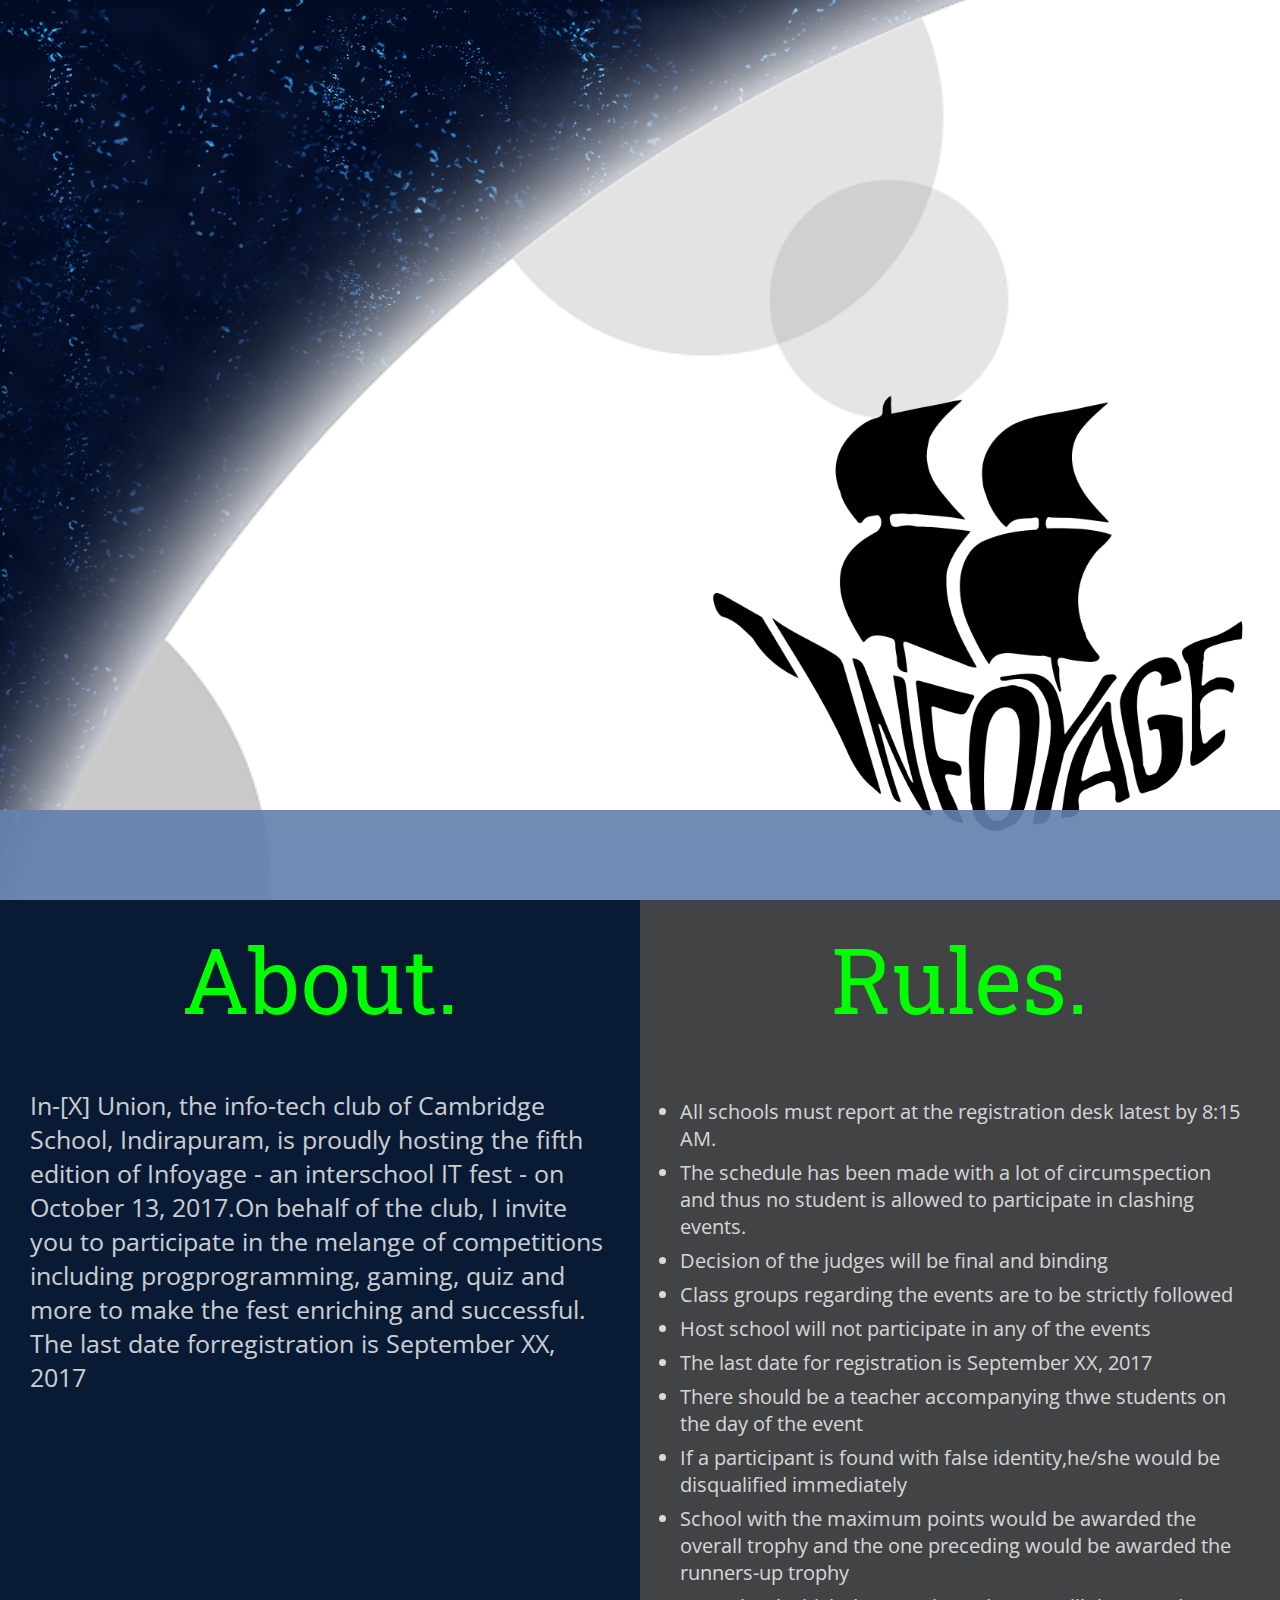
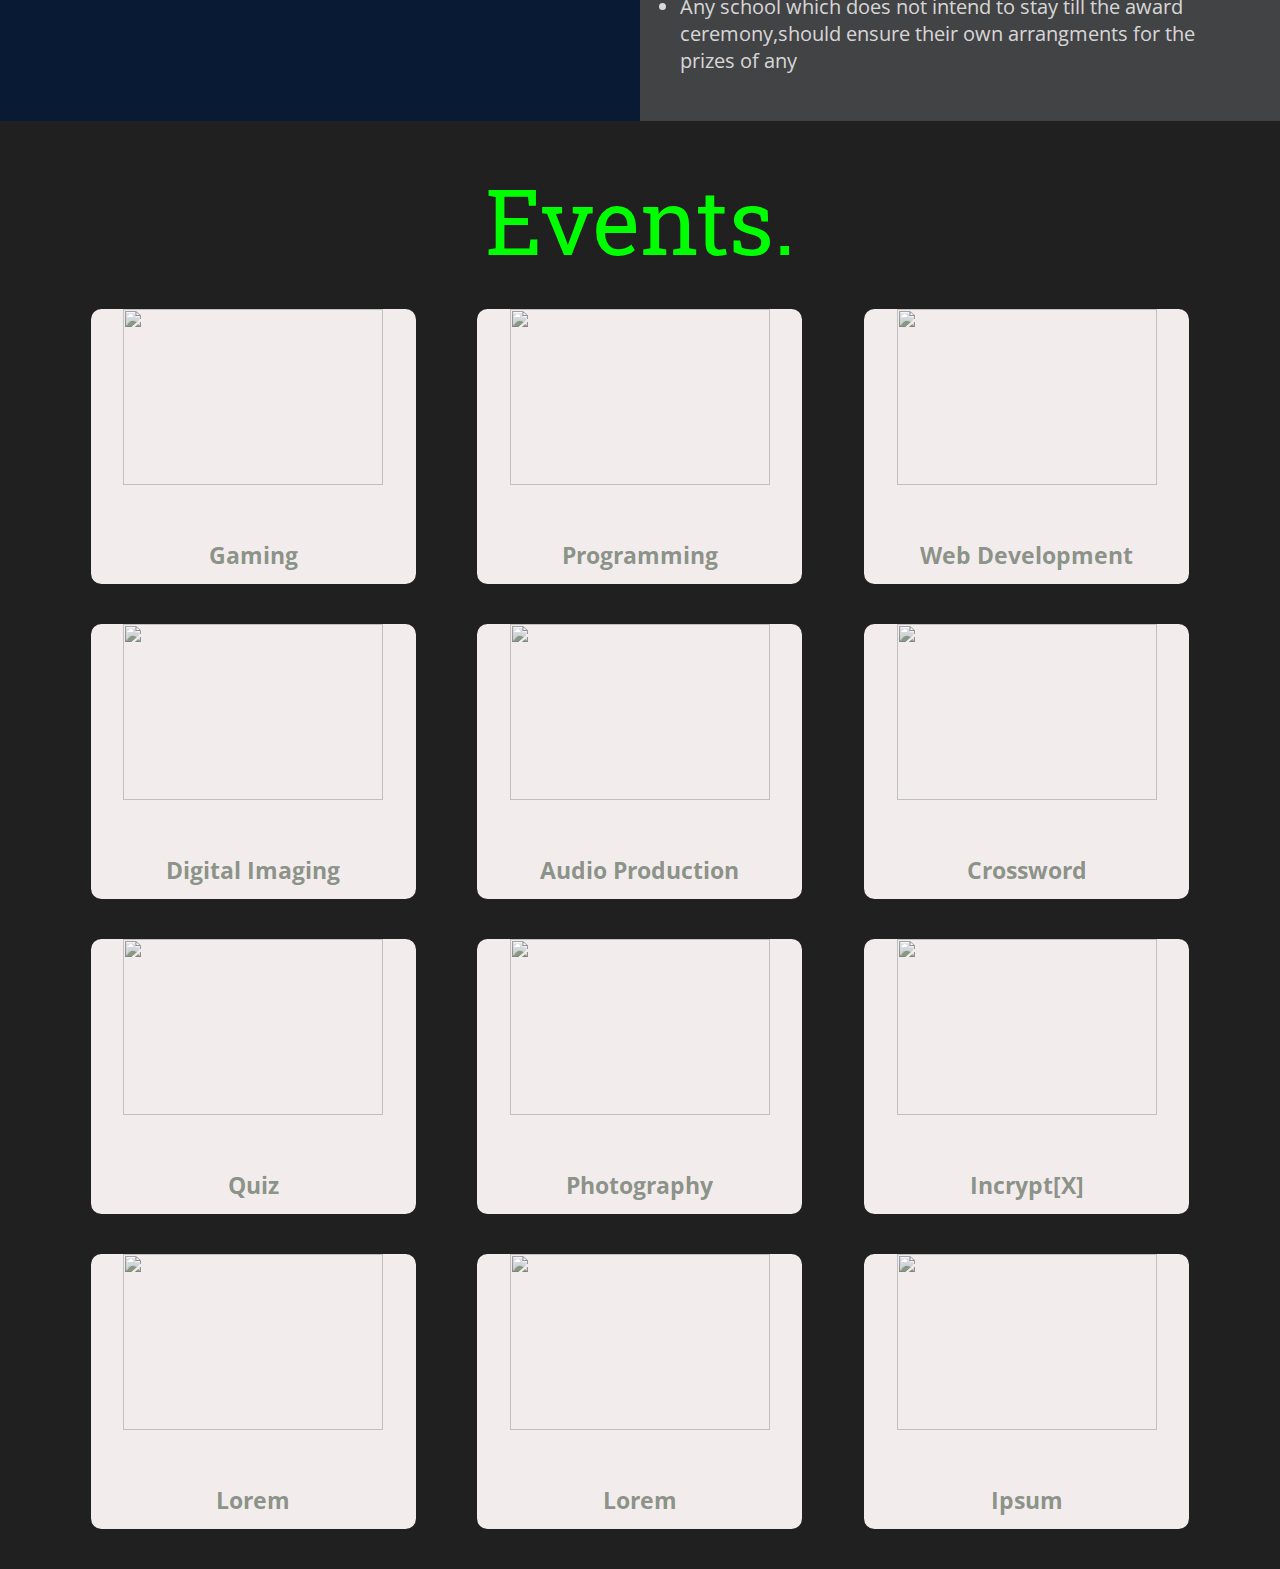
==== commit 1ddbe367: "updated" ====
--- a/index.html
+++ b/index.html
@@ -1,79 +1,105 @@
 <html>
-
-<head>
-    <title>Infoyage 2017</title>
-    <link type="text/css" rel="stylesheet" href="styles/style.css">
-    <meta name="viewport" content="width=device-width, initial-scale=1">
-    <link href="https://fonts.googleapis.com/css?family=Roboto|Roboto+Slab" rel="stylesheet">
-    <link href="https://fonts.googleapis.com/css?family=Open+Sans" rel="stylesheet">
-</head>
-
-<body>
-    <div class="cover">
-        <div class="ocean"></div>
-        <div class="ocean"></div>
-        <div class="ship">
-            <img src = "images/Moon.png" />
-            <img src="images/infoyageblack.png" />
-        </div>
-        <div id="timer">
-        </div>
-    </div>
-
-    <div class="content">
-        <div class="head">Events.</div>
-        <div class='flex-box'>
-            <div class="sec">
-                <img src="https://static.pexels.com/photos/18174/reflection-pad-gaming-gamepad.jpg">
-                <span>Gaming</span>
+        
+        <head>
+            <title>Infoyage 2017</title>
+            <link type="text/css" rel="stylesheet" href="styles/style.css">
+            <meta name="viewport" content="width=device-width, initial-scale=1">
+            <link href="https://fonts.googleapis.com/css?family=Roboto|Roboto+Slab" rel="stylesheet">
+            <link href="https://fonts.googleapis.com/css?family=Open+Sans" rel="stylesheet">
+        </head>
+        
+        <body>
+            <div class="cover">
+                <div class = "moon">
+                    <img src = 'images/Moon.png'>
+                </div>
+                <div class="ship">
+                    <img src="images/infoyageblack.png" />
+                </div>
+                <div id="timer"></div>
+                <div class = "button"></div>
+                <div class="ocean"></div>
+                <div class="ocean"></div>
             </div>
-            <div class="sec">
-                <img src="http://static2.businessinsider.com/image/564b52e72491f9c12e8b59ee/learn-one-of-the-webs-key-programming-languages-to-kick-start-your-coding-career.jpg">
-                <span>Programming</span>
+            <div class = "about">
+                <div class = "col">
+                    <div class= "head">About.</div>
+                    <div class="text">
+                            In-[X] Union, the info-tech club of Cambridge School, Indirapuram, is proudly hosting the fifth edition of Infoyage - an interschool IT fest - on October 13, 2017.On behalf of the club, I invite you to participate in the melange of competitions including progprogramming, gaming, quiz and more to make the fest enriching and successful. The last date forregistration is September XX, 2017
+                    </div>
+                </div>
+                <div class="col">
+                    <div class = "head">Rules.</div>
+                    <div class = "list">
+                        <ul>
+                            <li>All schools must report at the registration    desk latest by 8:15 AM.</li>
+                            <li>The schedule has been made with a lot of circumspection and thus no student is allowed to participate in clashing events.</li>
+                            <li>Decision of the judges will be ﬁnal and binding</li>
+                            <li>Class groups regarding the events are to be strictly followed</li>
+                            <li>Host school will not participate in any of the events</li>
+                            <li>The last date for registration is September XX, 2017</li>
+                            <li>There should be a teacher accompanying thwe students on the day of the event</li>
+                            <li>If a participant is found with false identity,he/she would be disqualiﬁed immediately</li>
+                            <li>School with the maximum points would be awarded the overall trophy and the one preceding would be awarded the runners-up trophy</li>
+                            <li>Any school which does not intend to stay till the award ceremony,should ensure their own arrangments for the prizes of any</li>
+                        </ul>
+                    </div>
+                </div>
             </div>
-            <div class="sec">
-                <img src='https://www.eduonix.com/aDmiN_050716/public/uploads/headerimages/20170301155447.jpg'>
-                <span>Web Development</span>
+            <div class="content">
+                <div class="head">Events.</div>
+                <div class='flex-box'>
+                    <div class="sec">
+                        <img src="https://static.pexels.com/photos/18174/reflection-pad-gaming-gamepad.jpg">
+                        <span>Gaming</span>
+                    </div>
+                    <div class="sec">
+                        <img src="http://static2.businessinsider.com/image/564b52e72491f9c12e8b59ee/learn-one-of-the-webs-key-programming-languages-to-kick-start-your-coding-career.jpg">
+                        <span>Programming</span>
+                    </div>
+                    <div class="sec">
+                        <img src='https://www.eduonix.com/aDmiN_050716/public/uploads/headerimages/20170301155447.jpg'>
+                        <span>Web Development</span>
+                    </div>
+                    <div class="sec">
+                        <img src="https://i.ytimg.com/vi/RuOHXppAHaY/maxresdefault.jpg">
+                        <span>Digital Imaging</span>
+                    </div>
+                    <div class="sec">
+                        <img src="http://i.imgur.com/woUbg3p.jpg">
+                        <span>Audio Production</span>
+                    </div>
+                    <div class="sec">
+                        <img src="http://www.telegraph.co.uk/content/dam/films/spark/doctor-strange/crossword-filling-xlarge_trans_NvBQzQNjv4BqEduPGWXTgvtbFyMaMlYatm4ovIMMP_5WSTNAIgCzTy4.jpg">
+                        <span>Crossword</span>
+                    </div>
+                    <div class="sec">
+                        <img src="http://wellnessforbusiness.be/wp-content/uploads/2017/01/WVB-Voeding-quiz-2.jpg">
+                        <span>Quiz</span>
+                    </div>
+                    <div class="sec">
+                        <img src="http://cdn.mos.cms.futurecdn.net/gvQ9NhQP8wbbM32jXy4V3j.jpg">
+                        <span>Photography</span>
+                    </div>
+                    <div class="sec">
+                        <img src="https://scontent-bom1-1.xx.fbcdn.net/v/t1.0-9/68193_357974627702363_3346136418634656049_n.jpg?oh=4f80b2e75cc0d90a0137acfc3a654022&oe=5A257C77">
+                        <span>Incrypt[X]</span>
+                    </div>
+                    <div class="sec">
+                        <img src="">
+                        <span>Lorem</span>
+                    </div>
+                    <div class="sec">
+                        <img src="">
+                        <span>Lorem</span>
+                    </div>
+                    <div class="sec">
+                        <img src="">
+                        <span>Ipsum</span>
+                    </div>
+                </div>
             </div>
-            <div class="sec">
-                <img src="https://i.ytimg.com/vi/RuOHXppAHaY/maxresdefault.jpg">
-                <span>Digital Imaging</span>
-            </div>
-            <div class="sec">
-                <img src="http://i.imgur.com/woUbg3p.jpg">
-                <span>Audio Production</span>
-            </div>
-            <div class="sec">
-                <img src="http://www.telegraph.co.uk/content/dam/films/spark/doctor-strange/crossword-filling-xlarge_trans_NvBQzQNjv4BqEduPGWXTgvtbFyMaMlYatm4ovIMMP_5WSTNAIgCzTy4.jpg">
-                <span>Crossword</span>
-            </div>
-            <div class="sec">
-                <img src="http://wellnessforbusiness.be/wp-content/uploads/2017/01/WVB-Voeding-quiz-2.jpg">
-                <span>Quiz</span>
-            </div>
-            <div class="sec">
-                <img src="http://cdn.mos.cms.futurecdn.net/gvQ9NhQP8wbbM32jXy4V3j.jpg">
-                <span>Photography</span>
-            </div>
-            <div class="sec">
-                <img src="https://scontent-bom1-1.xx.fbcdn.net/v/t1.0-9/68193_357974627702363_3346136418634656049_n.jpg?oh=4f80b2e75cc0d90a0137acfc3a654022&oe=5A257C77">
-                <span>Incrypt[X]</span>
-            </div>
-            <div class="sec">
-                <img src="">
-                <span>Lorem</span>
-            </div>
-            <div class="sec">
-                <img src="">
-                <span>Lorem</span>
-            </div>
-            <div class="sec">
-                <img src="">
-                <span>Lorem</span>
-            </div>
-        </div>
-    </div>
-    <script src="scripts/index.js"></script>
-</body>
-
-</html>+            <script src="scripts/index.js"></script>
+        </body>
+        
+        </html>--- a/styles/style.css
+++ b/styles/style.css
@@ -1,7 +1,10 @@
+@font-face{
+    font-name
+}
 * {
     margin: 0;
     padding: 0;
-    font-family: "Open Sans";
+    font-family: "Open Sans",sans-serif;
 }
 
 html,
@@ -21,6 +24,19 @@
     background-position: left;
 }
 
+.moon{
+    display: block;
+    position: absolute;
+    z-index: 0;
+    height:200%;
+    top:70%;
+    left:120%;
+    transform: translate(-50%,-50%);    
+}
+.moon img{
+    display:block;
+    height: inherit;
+}
 body {
     height: auto;
     margin: 0;
@@ -30,6 +46,7 @@
     position: absolute;
     width: 100%;
     min-height: 100%;
+    overflow-x: hidden;
 }
 
 .wave {
@@ -66,7 +83,6 @@
 .ship {
     position: absolute;
     height: 550px;
-    width:550px;
     right: 2%;
     bottom: 3%;
     /* animation-name: shipwave; */
@@ -74,6 +90,7 @@
     animation-iteration-count: infinite;
     animation-timing-function: ease-in-out;
     /* transform: rotate(5deg); */
+    
 }
 
 @keyframes shipwave {
@@ -115,26 +132,28 @@
 }
 
 #timer{
-    font-family: "Roboto Slab";
-    font-size:60px;
+    font-family: "Roboto Slab",monospace;
+    font-size:40px;
     color:rgb(82, 83, 84);
     display: block;
-    top:25%;
-    left: 10%;
-    position: absolute;
-    padding: 10px;
-    max-width: 30%;
+    top:30%;
+    left: 30%;
+    position: absolute;
+    /* padding: 10px; */
+    max-width: 300px;
     font-weight: bold;
+    z-index:100;
+    transform:translate(-50%,-50%);
 }
 
 .content{
     padding: 20px 60px 0 60px;
-    background: #000000;
+    background: #202020;
 }
 
 .sec {
     display:block;
-    background-color: rgba(69, 77, 79, 0.22);
+    background-color: rgb(243, 236, 236);
     /* padding: 20px;   */
     height: 275px;
     width:325px;
@@ -151,6 +170,8 @@
     margin:10px;
     padding:10px;
     border-radius: 5px;
+    min-width:80px;
+    text-align: center;
 }
 
 .timer-text:nth-child(1)::after{
@@ -175,15 +196,16 @@
 
 .head{
     color:#0f0;    
-    font-family: 'Roboto Slab';
+    font-family: 'Roboto Slab',monospace;
     font-size:90px;
     text-align: center;
     padding-bottom:20px;
+    padding-top:20px;
 }
 
 .sec span{
     /* font-family: "Roboto Slab"; */
-    color:rgba(0, 255, 0, 0.58);
+    color:rgba(60, 78, 60, 0.58);
     font-size:23px;  
     display: block;
     padding:10px;
@@ -206,6 +228,53 @@
     min-width:100%;
 }
 
-.ship img:nth-child(2){
-    z-index: 20;
+.about{
+    display: flex;
+    flex-wrap: wrap;
+}
+
+.about > .col{
+    width:50%;
+}
+
+.col:nth-child(1){
+    background:#091b34;    
+}
+
+.text{
+    padding:30px;
+    color:rgba(255, 255, 255, 0.8);
+    font-size:25px;
+}
+
+.list{
+    padding:40px;
+}
+
+li{
+    color:rgba(255, 255, 255, 0.8);
+    font-size:20px; 
+    padding-bottom:7px;   
+}
+.col:nth-child(2){
+    background: #424344;    
+}
+
+@media screen and (max-width:900px){
+    .col{
+        width:100% !important;
+    }    
+    .moon{
+        left:150% !important;
+    }
+    #timer{
+        top:20%;
+        left:50%;
+        max-width:100% !important;
+    }
+    .ship{
+        height:425px;
+        right:0;
+    }
+
 }